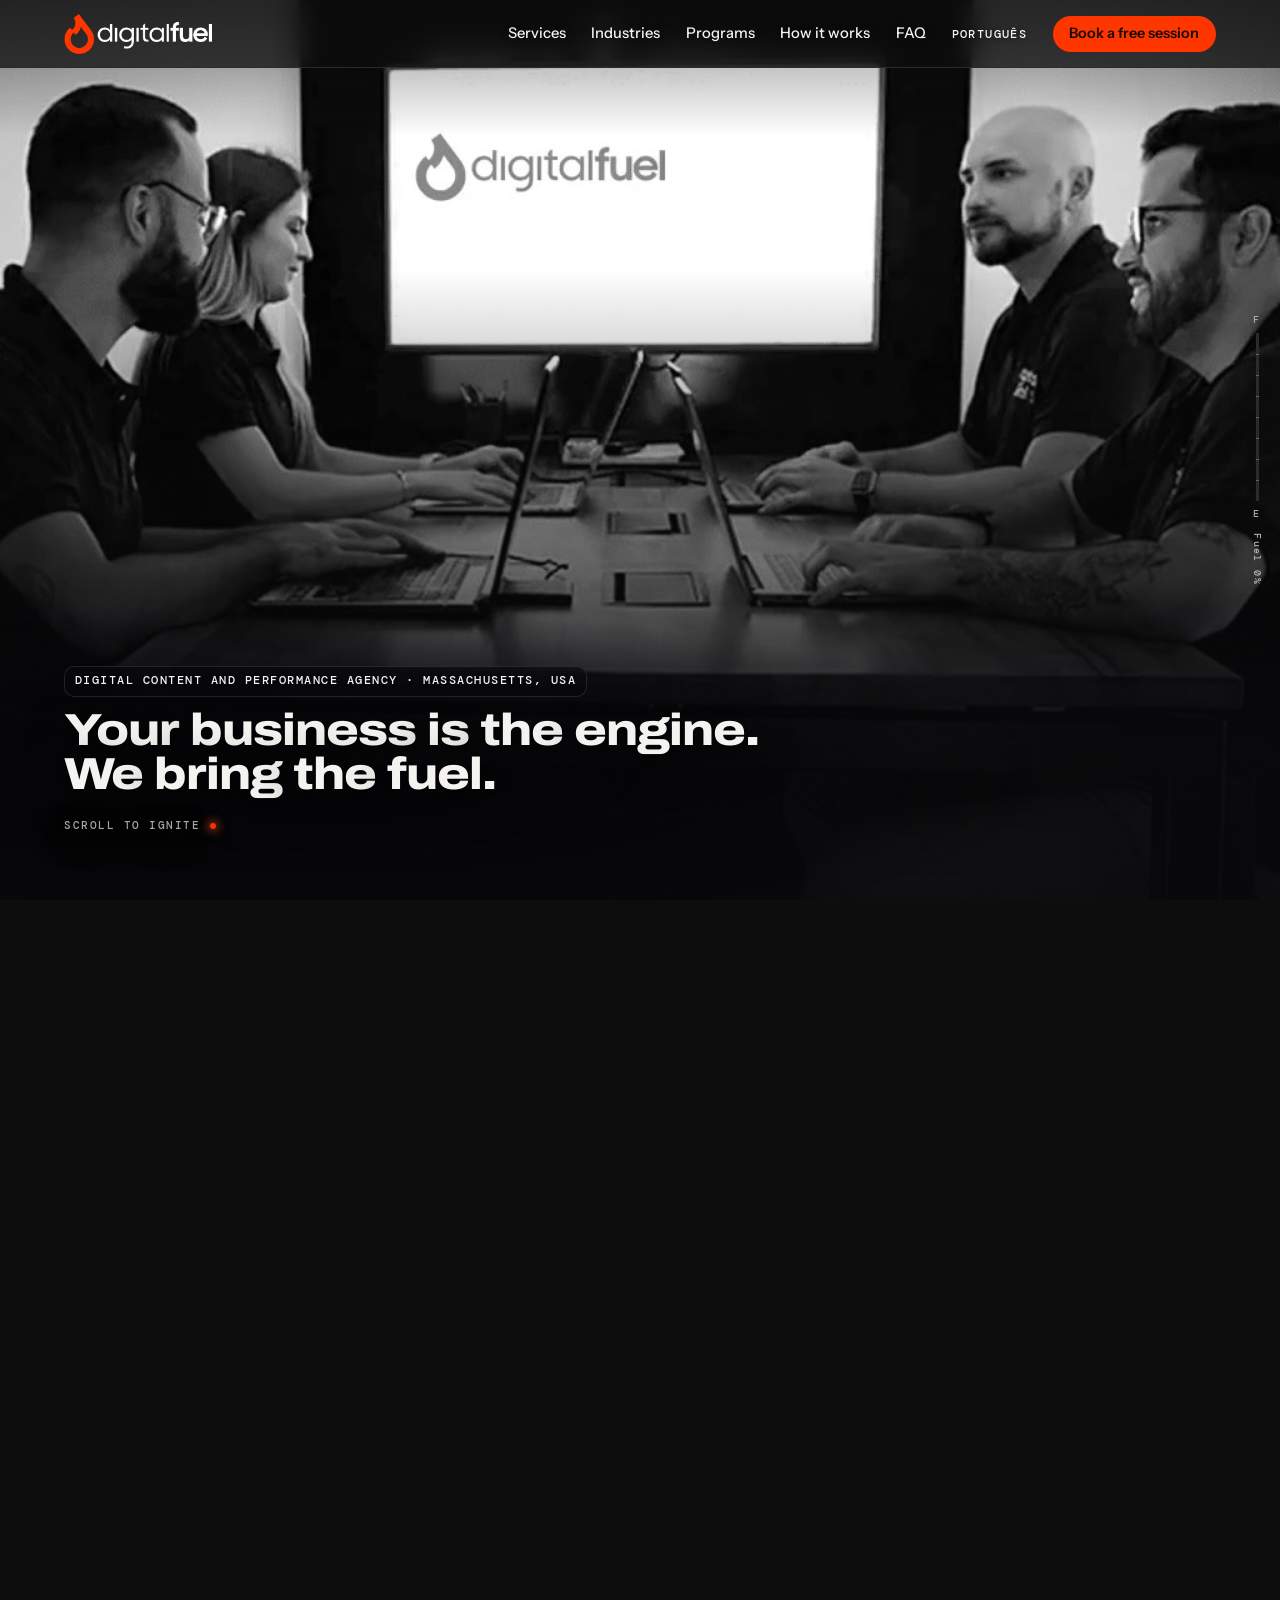
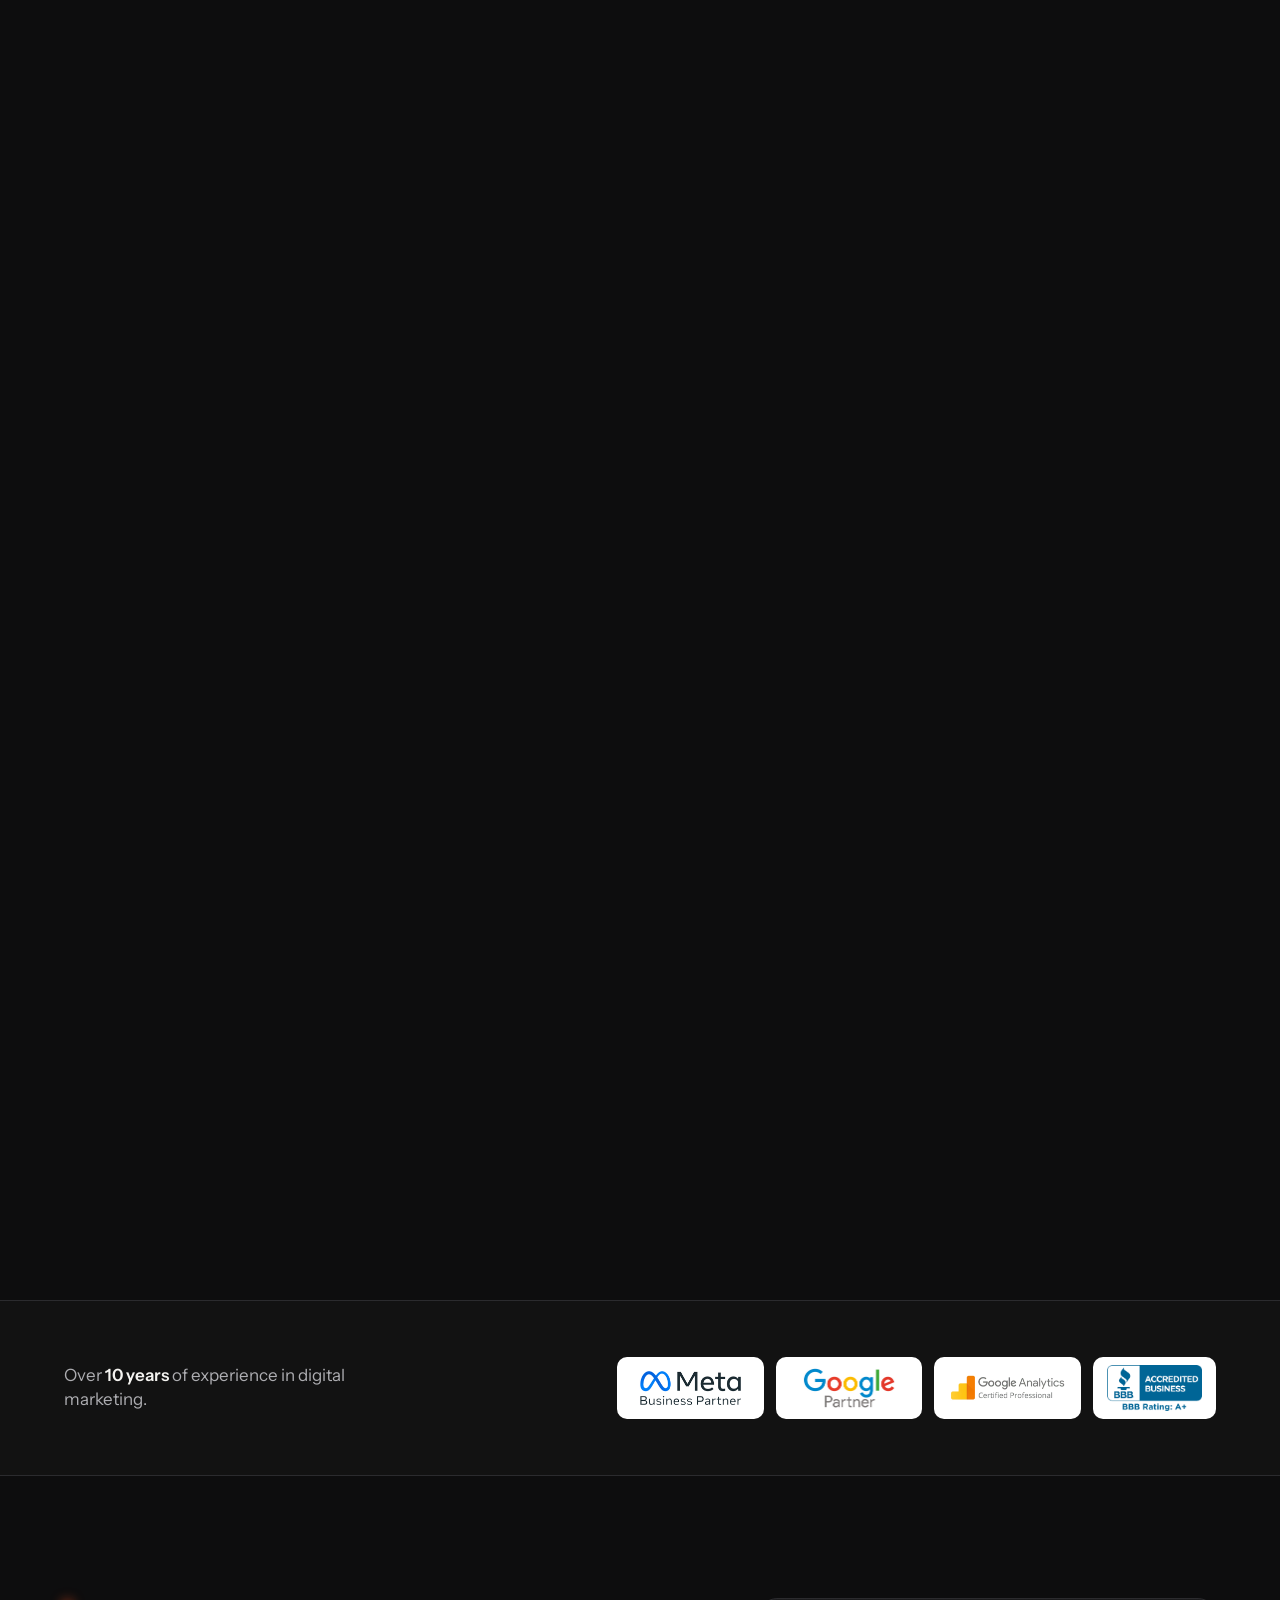
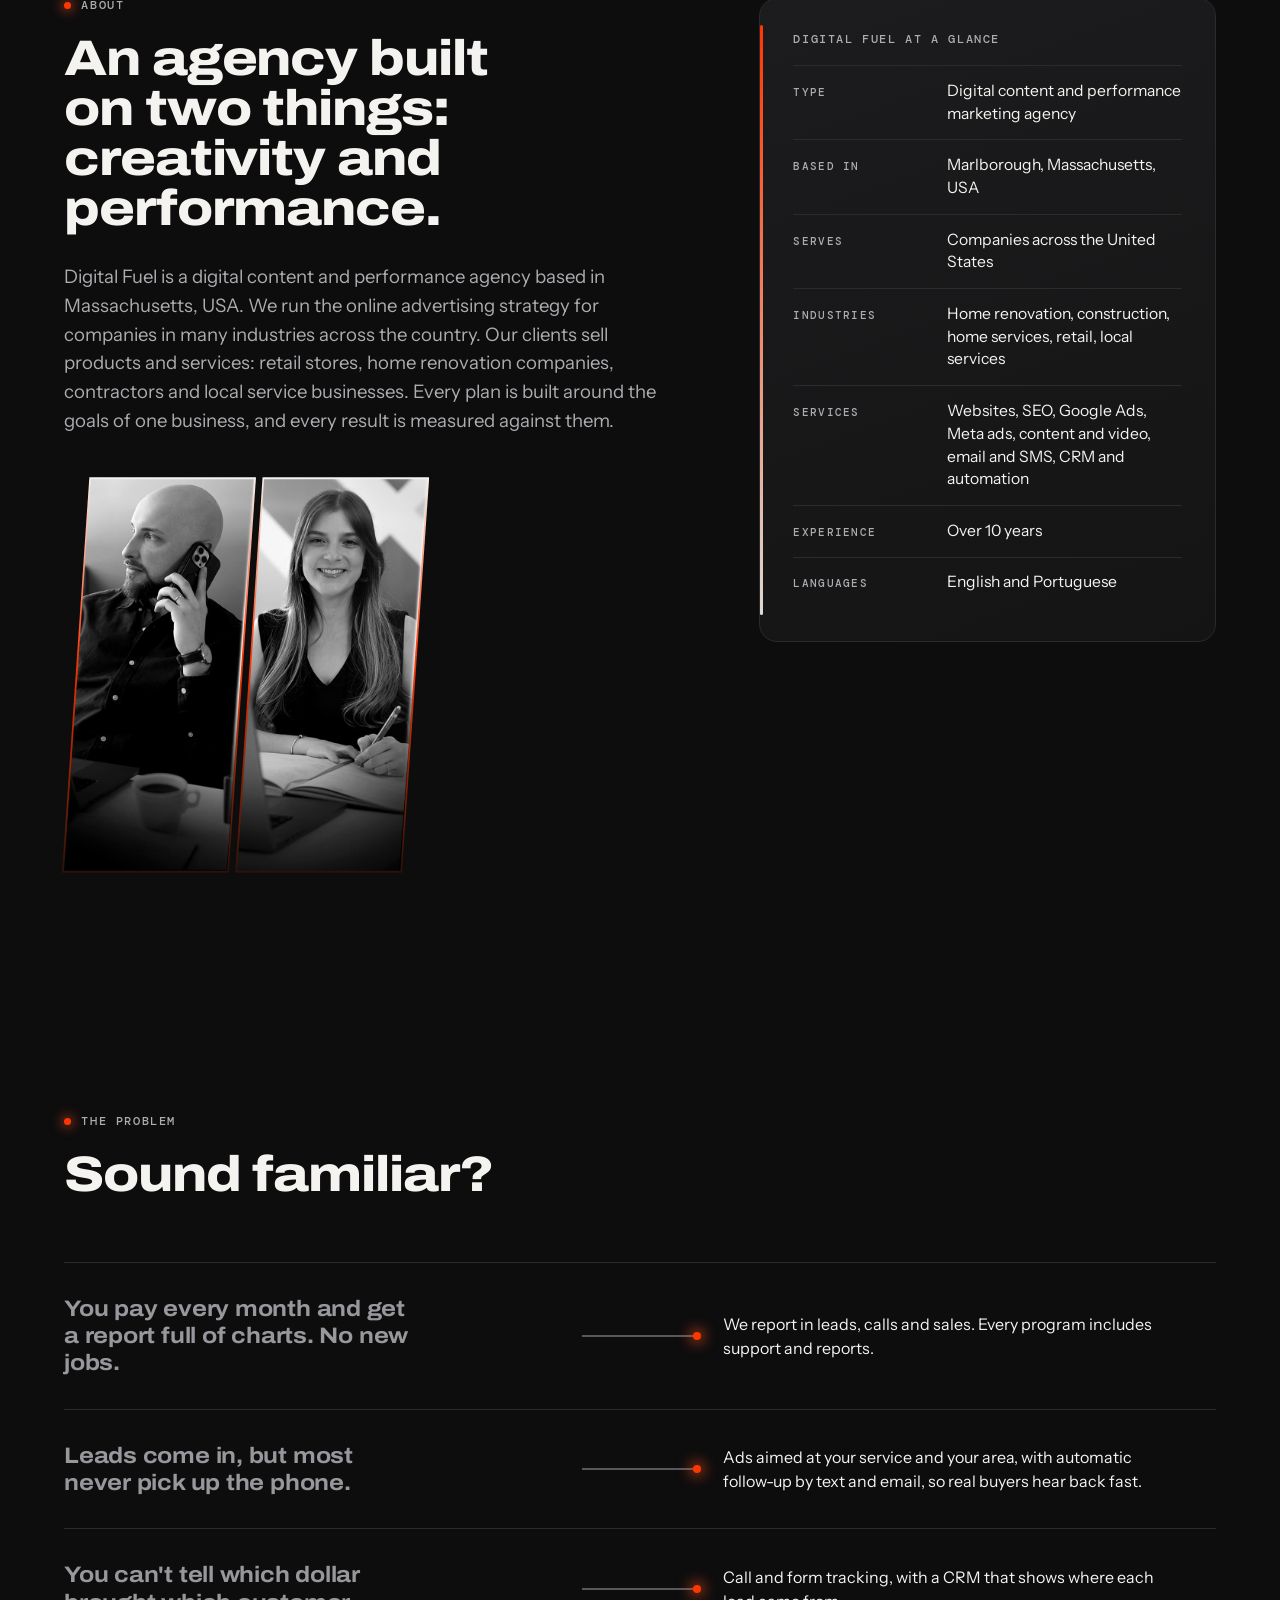
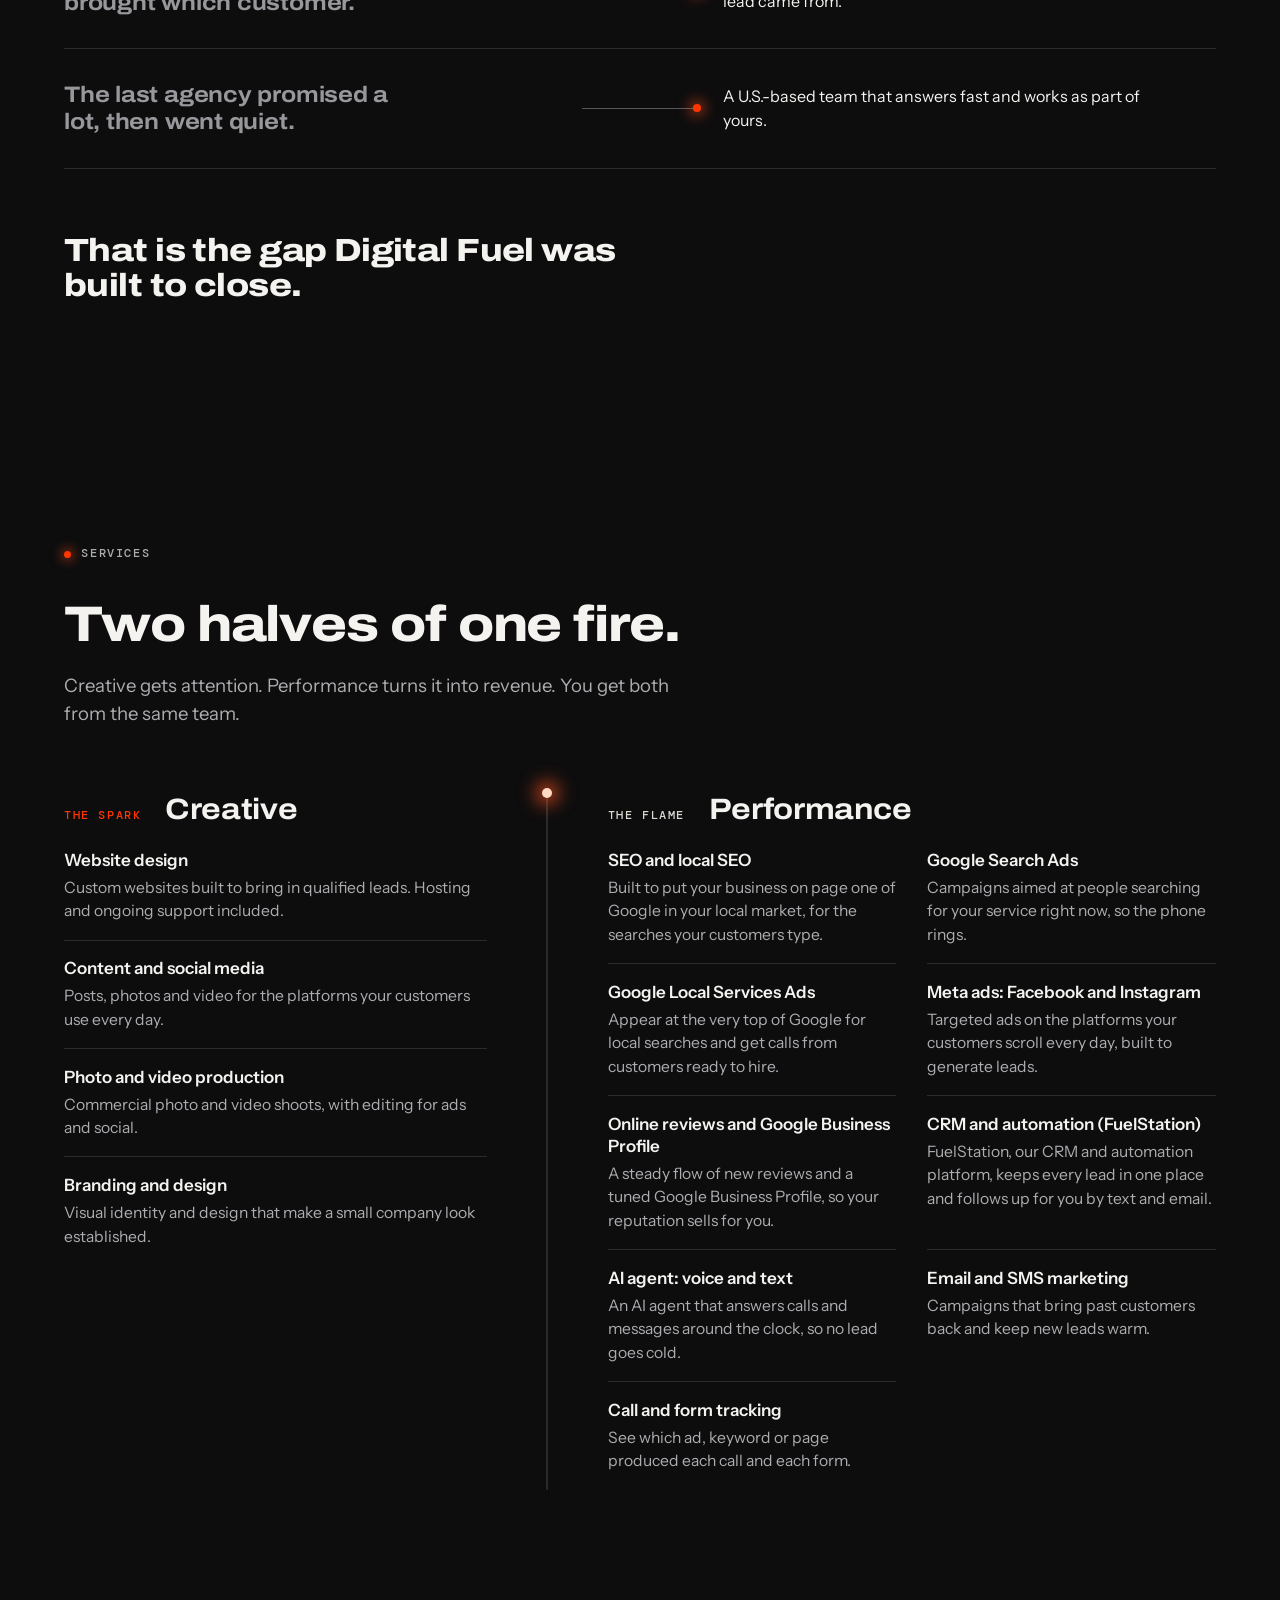
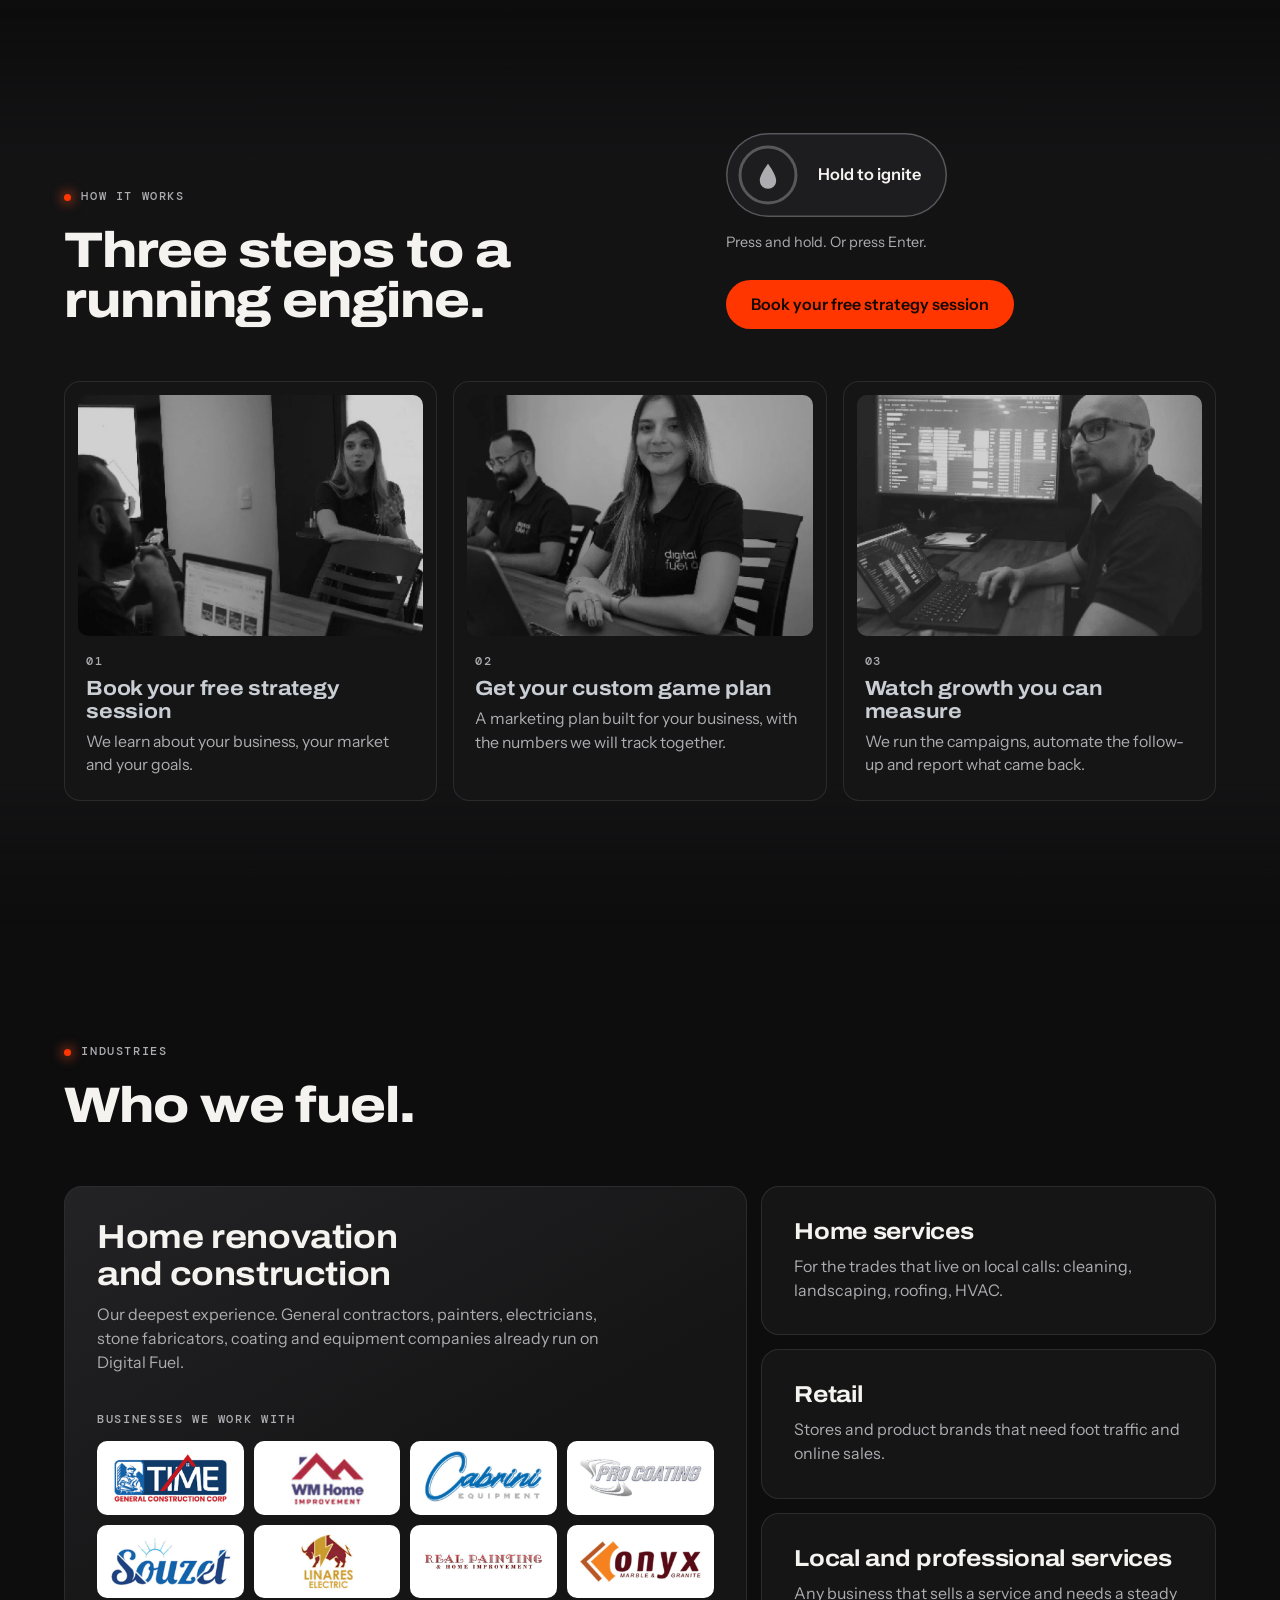
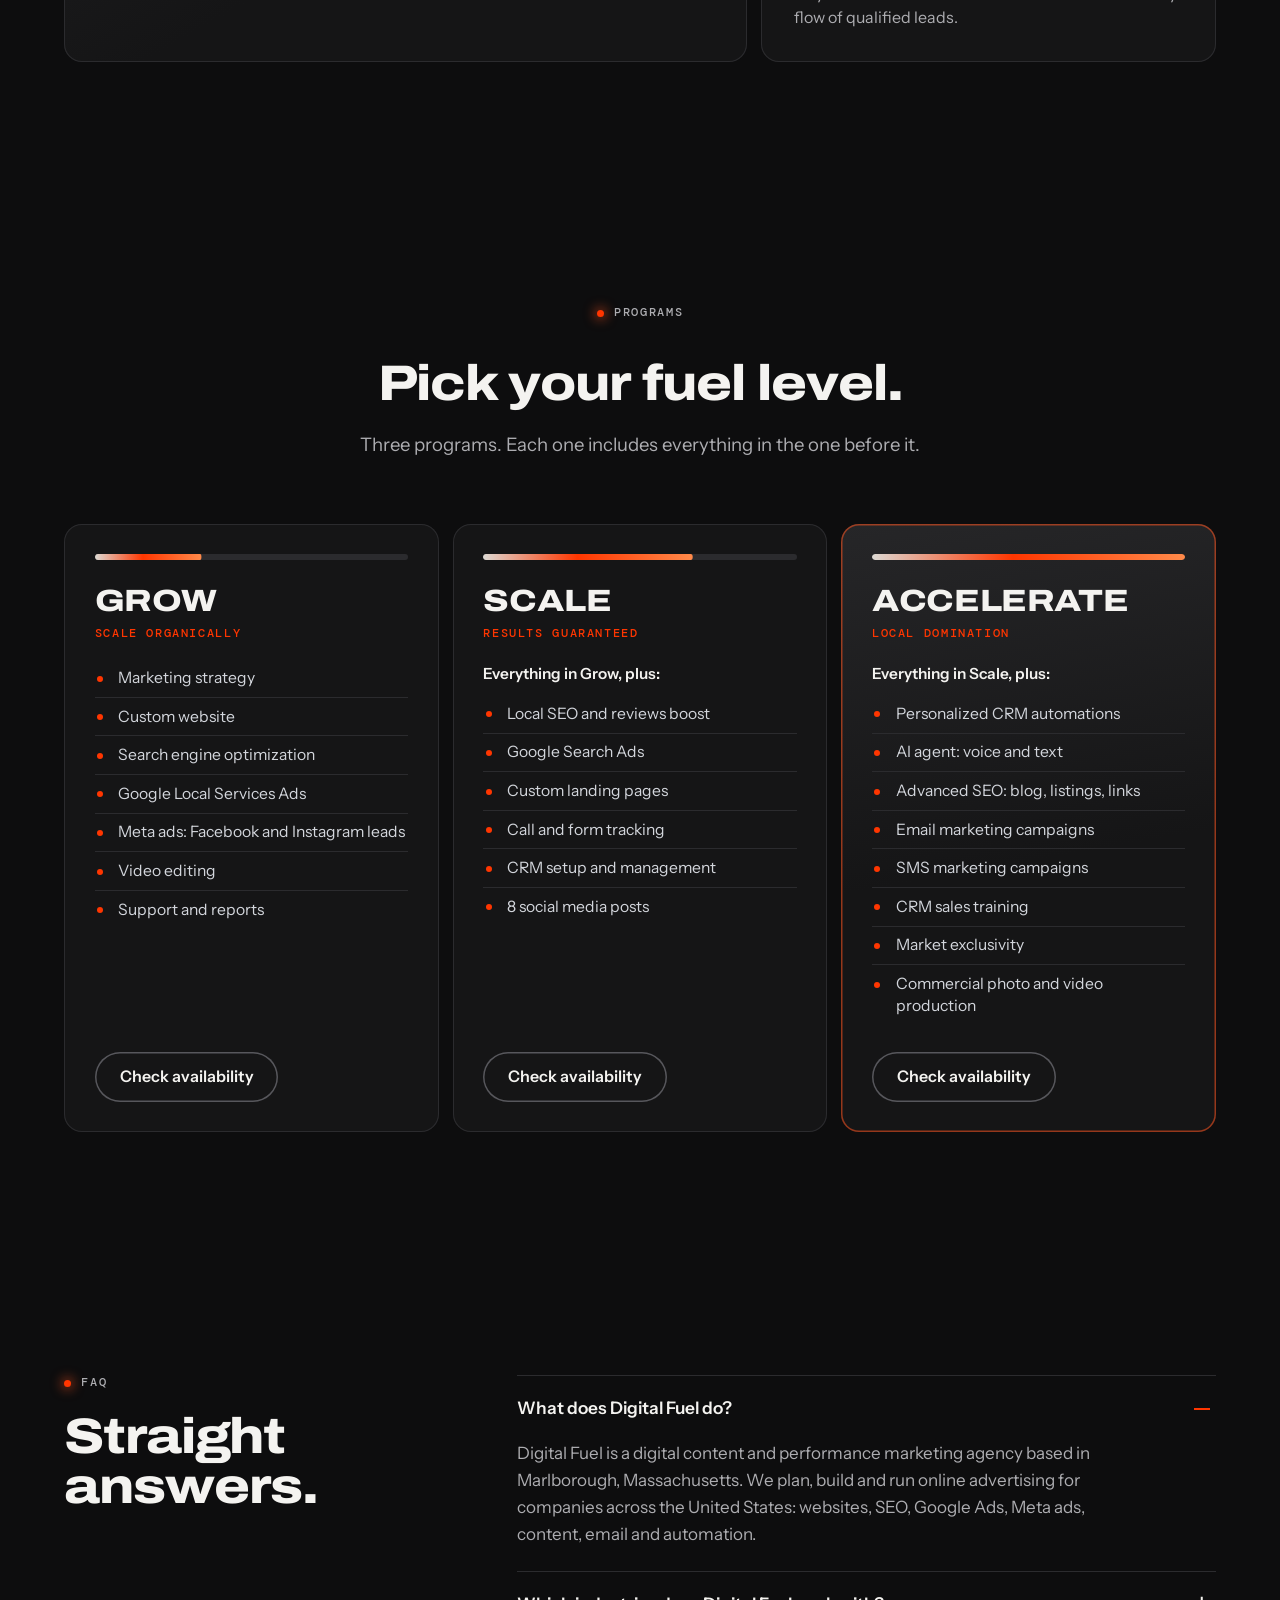
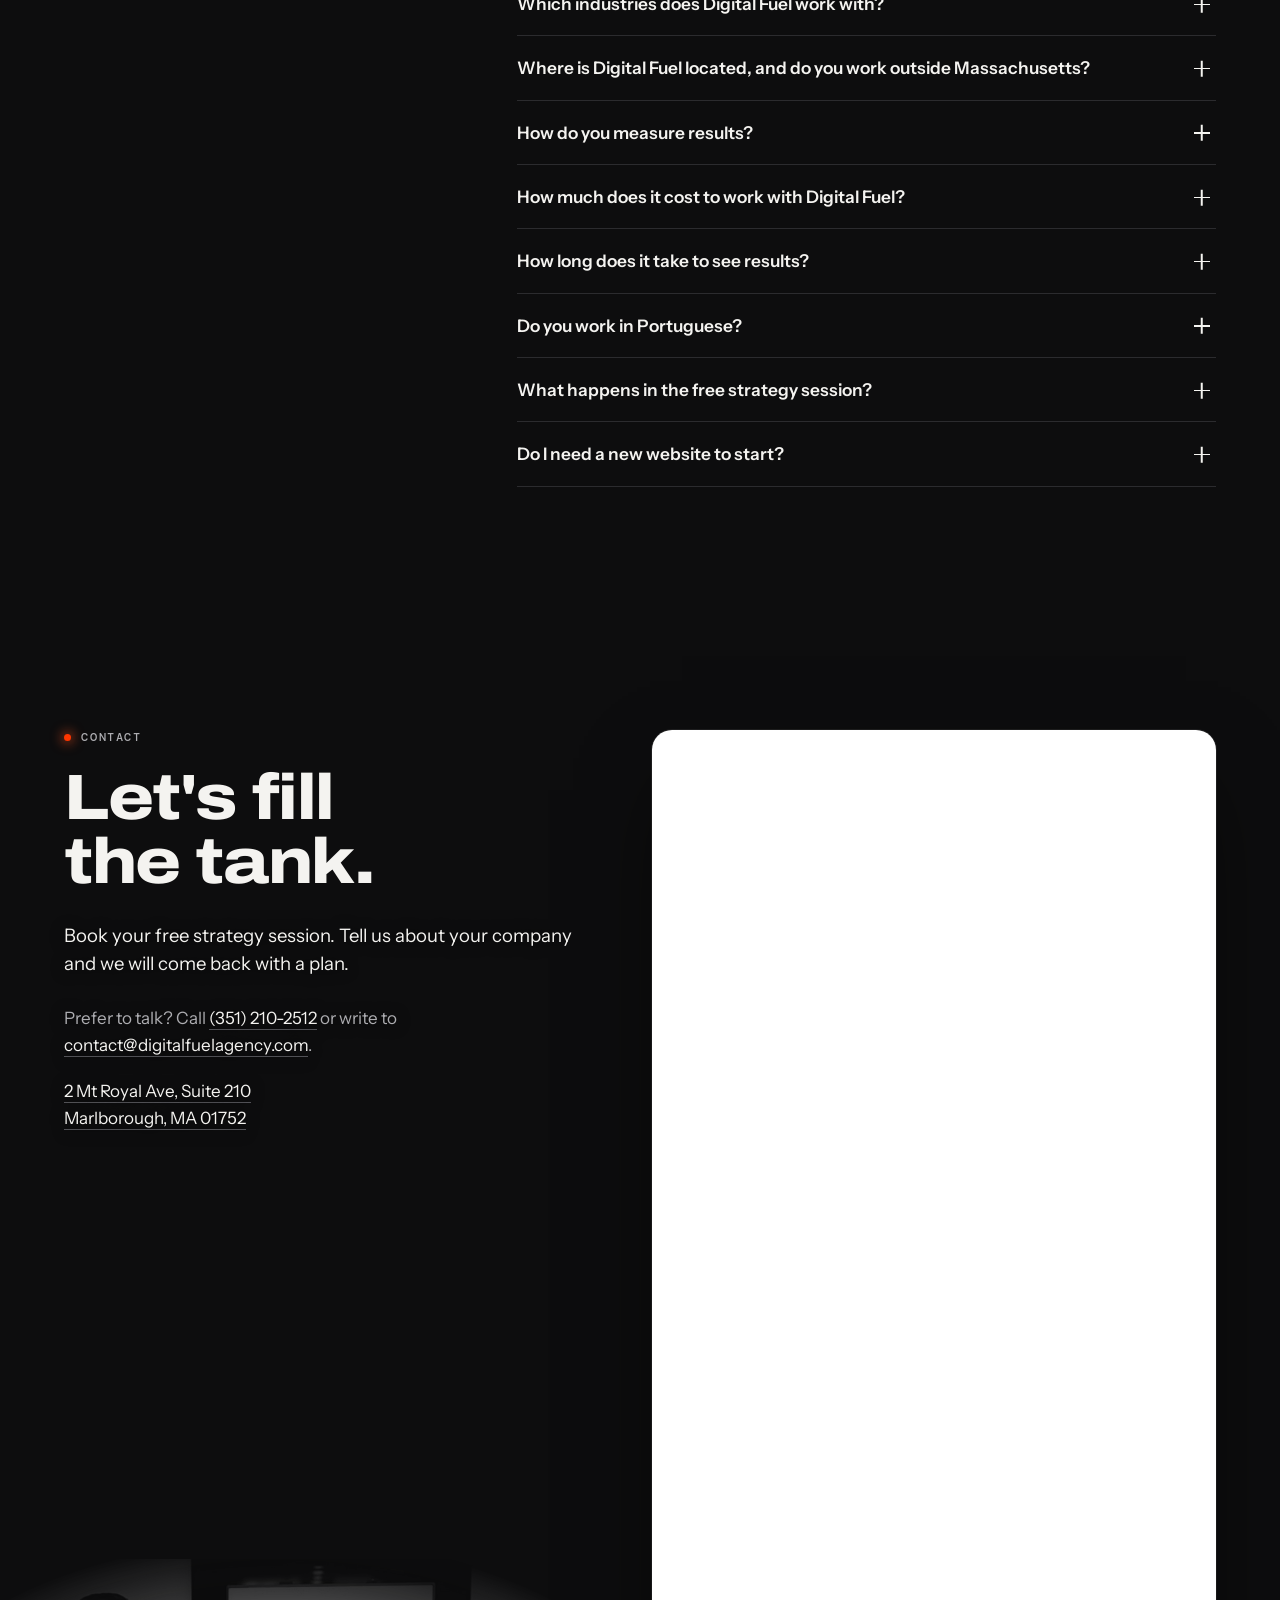
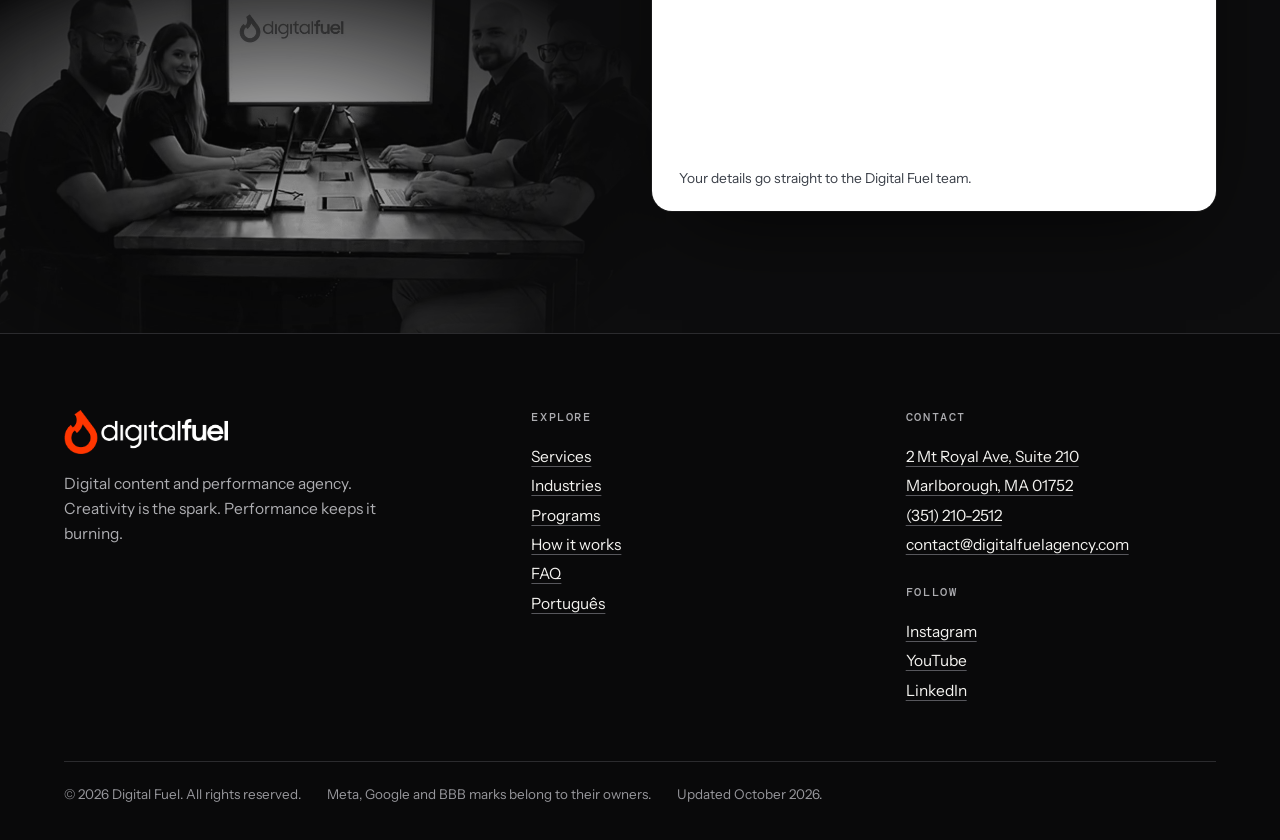
==== site/site-3/index.html @ 5de257e7 "Site da Digital Fuel: três versões, em inglês e português Site estático com SEO e arquivos para IAs " ====
<!doctype html>
<html lang="en" data-assets="../assets/">
<head>
<meta charset="utf-8">
<meta name="viewport" content="width=device-width, initial-scale=1">
<title>Digital Fuel | Digital Marketing Agency in Massachusetts</title>
<meta name="description" content="Digital content and performance agency in Marlborough, MA. Websites, SEO, Google and Meta ads, automation. Book a free strategy session.">
<meta name="robots" content="noindex, follow">
<meta name="theme-color" content="#0d0d0e">
<meta name="color-scheme" content="dark">
<meta name="geo.region" content="US-MA">
<meta name="geo.placename" content="Marlborough">
<!-- DEPLOY STEP: confirme o domínio do ar. canonical, hreflang, og:url, og:image, sitemap.xml, robots.txt e llms.txt usam https://digitalfuelagency.com -->
<link rel="canonical" href="https://digitalfuelagency.com/site-3/">
<link rel="alternate" hreflang="en" href="https://digitalfuelagency.com/site-3/">
<link rel="alternate" hreflang="pt-BR" href="https://digitalfuelagency.com/site-3/pt-br/">
<link rel="alternate" hreflang="x-default" href="https://digitalfuelagency.com/site-3/">
<meta property="og:type" content="website">
<meta property="og:site_name" content="Digital Fuel">
<meta property="og:title" content="Digital Fuel | Digital Marketing Agency in Massachusetts">
<meta property="og:description" content="Digital content and performance agency in Marlborough, MA. Websites, SEO, Google and Meta ads, automation. Book a free strategy session.">
<meta property="og:url" content="https://digitalfuelagency.com/site-3/">
<meta property="og:image" content="https://digitalfuelagency.com/assets/og-digital-fuel.jpg">
<meta property="og:image:width" content="1200">
<meta property="og:image:height" content="630">
<meta property="og:image:alt" content="A glowing drop of fuel in dark smoke, with the Digital Fuel logo">
<meta property="og:locale" content="en_US">
<meta property="og:locale:alternate" content="pt_BR">
<meta name="twitter:card" content="summary_large_image">
<meta name="twitter:title" content="Digital Fuel | Digital Marketing Agency in Massachusetts">
<meta name="twitter:description" content="Digital content and performance agency in Marlborough, MA. Websites, SEO, Google and Meta ads, automation. Book a free strategy session.">
<meta name="twitter:image" content="https://digitalfuelagency.com/assets/og-digital-fuel.jpg">
<link rel="icon" type="image/png" href="../assets/favicon.png">
<link rel="apple-touch-icon" href="../assets/apple-touch-icon.png">
<script>(function(){var d=document.documentElement,G=["(max-width: 720px)","(orientation: portrait) and (max-width: 1024px)","(orientation: portrait) and (pointer: coarse)","(orientation: landscape) and (pointer: coarse) and (max-height: 560px)","(prefers-reduced-motion: reduce)"],s=false,i;window.__GATES=G;for(i=0;i<G.length;i++){if(window.matchMedia(G[i]).matches){s=true;break}}d.className+=" js "+(s?"static":"scrub")})()</script>
<link rel="preload" as="image" href="../assets/team-film-poster.jpg" fetchpriority="high">
<link rel="preconnect" href="https://fonts.googleapis.com">
<link rel="preconnect" href="https://fonts.gstatic.com" crossorigin>
<link rel="stylesheet" href="https://fonts.googleapis.com/css2?family=Archivo:wdth,wght@112..125,700..800&amp;family=DM+Mono:wght@400;500&amp;family=Instrument+Sans:wght@400;500;600&amp;display=swap">
<link rel="stylesheet" href="../assets/site.css">
<link rel="stylesheet" href="../assets/site3.css">
<script type="application/ld+json">{"@context":"https://schema.org","@graph":[{"@type":["ProfessionalService","LocalBusiness"],"@id":"https://digitalfuelagency.com/#organization","name":"Digital Fuel","alternateName":"Digital Fuel Agency","url":"https://digitalfuelagency.com/","logo":"https://digitalfuelagency.com/assets/logo-digital-fuel.png","image":"https://digitalfuelagency.com/assets/og-digital-fuel.jpg","description":"Digital Fuel is a digital content and performance marketing agency based in Marlborough, Massachusetts. It plans, builds and runs online advertising for companies across the United States, with its deepest experience in home renovation and construction.","slogan":"Creativity is the spark. Performance keeps it burning.","telephone":"+1-351-210-2512","email":"contact@digitalfuelagency.com","address":{"@type":"PostalAddress","streetAddress":"2 Mt Royal Ave, Suite 210","addressLocality":"Marlborough","addressRegion":"MA","postalCode":"01752","addressCountry":"US"},"hasMap":"https://maps.app.goo.gl/HQXtMH3MMT9xS4z59","areaServed":{"@type":"Country","name":"United States"},"knowsLanguage":["en","pt-BR"],"knowsAbout":["Digital marketing","Performance marketing","Lead generation","Search engine optimization","Local SEO","Google Ads","Google Local Services Ads","Meta ads","Web design","Content marketing","Marketing automation","CRM","Home renovation marketing","Construction marketing"],"sameAs":["https://www.instagram.com/digitalfuelagency/","https://www.youtube.com/@digitalfuelagency","https://www.linkedin.com/company/digital-fuel-agency"],"hasOfferCatalog":{"@type":"OfferCatalog","name":"Digital marketing services","itemListElement":[{"@type":"Offer","itemOffered":{"@type":"Service","name":"Website design","description":"Custom websites built to bring in qualified leads. Hosting and ongoing support included.","provider":{"@id":"https://digitalfuelagency.com/#organization"},"areaServed":{"@type":"Country","name":"United States"}}},{"@type":"Offer","itemOffered":{"@type":"Service","name":"Content and social media","description":"Posts, photos and video for the platforms your customers use every day.","provider":{"@id":"https://digitalfuelagency.com/#organization"},"areaServed":{"@type":"Country","name":"United States"}}},{"@type":"Offer","itemOffered":{"@type":"Service","name":"Photo and video production","description":"Commercial photo and video shoots, with editing for ads and social.","provider":{"@id":"https://digitalfuelagency.com/#organization"},"areaServed":{"@type":"Country","name":"United States"}}},{"@type":"Offer","itemOffered":{"@type":"Service","name":"Branding and design","description":"Visual identity and design that make a small company look established.","provider":{"@id":"https://digitalfuelagency.com/#organization"},"areaServed":{"@type":"Country","name":"United States"}}},{"@type":"Offer","itemOffered":{"@type":"Service","name":"SEO and local SEO","description":"Built to put your business on page one of Google in your local market, for the searches your customers type.","provider":{"@id":"https://digitalfuelagency.com/#organization"},"areaServed":{"@type":"Country","name":"United States"}}},{"@type":"Offer","itemOffered":{"@type":"Service","name":"Google Search Ads","description":"Campaigns aimed at people searching for your service right now, so the phone rings.","provider":{"@id":"https://digitalfuelagency.com/#organization"},"areaServed":{"@type":"Country","name":"United States"}}},{"@type":"Offer","itemOffered":{"@type":"Service","name":"Google Local Services Ads","description":"Appear at the very top of Google for local searches and get calls from customers ready to hire.","provider":{"@id":"https://digitalfuelagency.com/#organization"},"areaServed":{"@type":"Country","name":"United States"}}},{"@type":"Offer","itemOffered":{"@type":"Service","name":"Meta ads: Facebook and Instagram","description":"Targeted ads on the platforms your customers scroll every day, built to generate leads.","provider":{"@id":"https://digitalfuelagency.com/#organization"},"areaServed":{"@type":"Country","name":"United States"}}},{"@type":"Offer","itemOffered":{"@type":"Service","name":"Online reviews and Google Business Profile","description":"A steady flow of new reviews and a tuned Google Business Profile, so your reputation sells for you.","provider":{"@id":"https://digitalfuelagency.com/#organization"},"areaServed":{"@type":"Country","name":"United States"}}},{"@type":"Offer","itemOffered":{"@type":"Service","name":"CRM and automation (FuelStation)","description":"FuelStation, our CRM and automation platform, keeps every lead in one place and follows up for you by text and email.","provider":{"@id":"https://digitalfuelagency.com/#organization"},"areaServed":{"@type":"Country","name":"United States"}}},{"@type":"Offer","itemOffered":{"@type":"Service","name":"AI agent: voice and text","description":"An AI agent that answers calls and messages around the clock, so no lead goes cold.","provider":{"@id":"https://digitalfuelagency.com/#organization"},"areaServed":{"@type":"Country","name":"United States"}}},{"@type":"Offer","itemOffered":{"@type":"Service","name":"Email and SMS marketing","description":"Campaigns that bring past customers back and keep new leads warm.","provider":{"@id":"https://digitalfuelagency.com/#organization"},"areaServed":{"@type":"Country","name":"United States"}}},{"@type":"Offer","itemOffered":{"@type":"Service","name":"Call and form tracking","description":"See which ad, keyword or page produced each call and each form.","provider":{"@id":"https://digitalfuelagency.com/#organization"},"areaServed":{"@type":"Country","name":"United States"}}}]}},{"@type":"WebSite","@id":"https://digitalfuelagency.com/#website","url":"https://digitalfuelagency.com/","name":"Digital Fuel","inLanguage":["en","pt-BR"],"publisher":{"@id":"https://digitalfuelagency.com/#organization"}},{"@type":"WebPage","@id":"https://digitalfuelagency.com/site-3/#webpage","url":"https://digitalfuelagency.com/site-3/","name":"Digital Fuel | Digital Marketing Agency in Massachusetts","description":"Digital content and performance agency in Marlborough, MA. Websites, SEO, Google and Meta ads, automation. Book a free strategy session.","inLanguage":"en","isPartOf":{"@id":"https://digitalfuelagency.com/#website"},"about":{"@id":"https://digitalfuelagency.com/#organization"},"dateModified":"2026-10-12","primaryImageOfPage":{"@type":"ImageObject","url":"https://digitalfuelagency.com/assets/og-digital-fuel.jpg","width":1200,"height":630}},{"@type":"FAQPage","@id":"https://digitalfuelagency.com/site-3/#faq","inLanguage":"en","isPartOf":{"@id":"https://digitalfuelagency.com/site-3/#webpage"},"mainEntity":[{"@type":"Question","name":"What does Digital Fuel do?","acceptedAnswer":{"@type":"Answer","text":"Digital Fuel is a digital content and performance marketing agency based in Marlborough, Massachusetts. We plan, build and run online advertising for companies across the United States: websites, SEO, Google Ads, Meta ads, content, email and automation."}},{"@type":"Question","name":"Which industries does Digital Fuel work with?","acceptedAnswer":{"@type":"Answer","text":"We work with companies that sell products and services, and our deepest experience is in home renovation and construction. Our clients include general contractors, painters, electricians, stone fabricators and retailers."}},{"@type":"Question","name":"Where is Digital Fuel located, and do you work outside Massachusetts?","acceptedAnswer":{"@type":"Answer","text":"Our office is at 2 Mt Royal Ave, Suite 210, Marlborough, MA 01752. We work with clients in every part of the United States."}},{"@type":"Question","name":"How do you measure results?","acceptedAnswer":{"@type":"Answer","text":"We measure results in leads, calls and sales. Every program includes support and reports, and the Scale and Accelerate programs add call and form tracking with a CRM, so you can see where each lead came from."}},{"@type":"Question","name":"How much does it cost to work with Digital Fuel?","acceptedAnswer":{"@type":"Answer","text":"The price depends on the program you choose (Grow, Scale or Accelerate) and on your market. You get the exact number in your free strategy session, before you commit to anything."}},{"@type":"Question","name":"How long does it take to see results?","acceptedAnswer":{"@type":"Answer","text":"Google Ads and Local Services Ads can start bringing calls within days of launch. SEO takes longer, usually a few months, and keeps working after that."}},{"@type":"Question","name":"Do you work in Portuguese?","acceptedAnswer":{"@type":"Answer","text":"Yes. Our team works in English and Portuguese, and this site is available in both languages."}},{"@type":"Question","name":"What happens in the free strategy session?","acceptedAnswer":{"@type":"Answer","text":"We learn about your business, your market and your goals, then show you a plan built for your company. The session is free and you decide what happens next."}},{"@type":"Question","name":"Do I need a new website to start?","acceptedAnswer":{"@type":"Answer","text":"Every program includes a custom website built to generate leads, with hosting and ongoing support."}}]}]}</script>
</head>
<body>
<a class="skip" href="#main">Skip to content</a>
<div class="ambient" aria-hidden="true"></div>
<div class="gauge" aria-hidden="true"><span class="gauge__f">F</span><span class="gauge__track"><i class="gauge__fill"></i></span><span class="gauge__e">E</span><span class="gauge__read" data-label="Fuel">Fuel 0%</span></div>

<header class="nav">
  <a class="nav__brand" href="./" aria-label="Digital Fuel, home"><img src="../assets/logo-digital-fuel.png" alt="Digital Fuel" width="470" height="127"></a>
  <nav class="nav__links" id="nav-links" aria-label="Primary">
    <a href="#services">Services</a>
    <a href="#industries">Industries</a>
    <a href="#programs">Programs</a>
    <a href="#how">How it works</a>
    <a href="#faq">FAQ</a>
    <a class="nav__alt" href="pt-br/" hreflang="pt-BR" lang="pt-BR">Português</a>
  </nav>
  <a class="nav__lang" href="pt-br/" hreflang="pt-BR" lang="pt-BR" data-short="PT">Português</a>
  <a class="btn btn--sm" href="#contact" data-short="Free session">Book a free session</a>
  <button class="nav__toggle" type="button" aria-expanded="false" aria-controls="nav-links" aria-label="Menu"><span></span><span></span></button>
</header>

<main id="main" tabindex="-1">

  <section class="hero hero--film" id="top" aria-label="Introduction">
    <div class="stage">
      <div class="poster" role="img" aria-label="Four members of the Digital Fuel team working on laptops around a meeting table"></div>
      <video class="scene" data-src="team-film.mp4" data-poster="team-film-poster.jpg" preload="none" muted playsinline disablepictureinpicture aria-hidden="true" tabindex="-1"></video>
      <div class="scrim" aria-hidden="true"></div>
      <div class="bands">
        <div class="band band--1" data-a="0" data-b="0.24" data-fx="drift">
          <h1><span class="kicker chip">Digital content and performance agency · Massachusetts, USA</span> <span class="display split">Your business is the engine. We bring the fuel.</span></h1>
          <p class="cue" aria-hidden="true">Scroll to ignite</p>
        </div>
        <div class="band band--2" data-a="0.26" data-b="0.49" data-fx="drift">
          <p class="display split">First, the spark.</p>
          <p class="band__sub">Creative work people stop for. Websites, content, video and ads.</p>
        </div>
        <div class="band band--3" data-a="0.51" data-b="0.74" data-fx="rise">
          <p class="display split">Then, the steady flame.</p>
          <p class="band__sub">Performance you can count. Calls, forms and booked jobs.</p>
        </div>
        <div class="band band--4" data-a="0.76" data-b="1" data-fx="rise">
          <p class="display split">Creativity and performance, in one team.</p>
          <p class="band__sub">Digital Fuel plans, builds and runs your online advertising, then shows you what every dollar brought back.</p>
          <p class="band__cta"><a class="btn" href="#contact">Book your free strategy session</a> <a class="link" href="#how">See how it works</a></p>
        </div>
      </div>
    </div>
  </section>

  <section class="trust" aria-label="Experience and certifications">
    <div class="wrap trust__row" data-reveal>
      <p class="trust__stat">Over <b>10 years</b> of experience in digital marketing.</p>
      <ul class="badges">
        <li><img src="../assets/badges/meta-business-partner.jpg" alt="Meta Business Partner badge" width="474" height="184" loading="lazy" decoding="async"></li>
        <li><img src="../assets/badges/google-partner.jpg" alt="Google Partner badge" width="474" height="184" loading="lazy" decoding="async"></li>
        <li><img src="../assets/badges/google-analytics-certified.jpg" alt="Google Analytics Certified Professional badge" width="474" height="184" loading="lazy" decoding="async"></li>
        <li><img src="../assets/badges/bbb-accredited-a-plus.png" alt="BBB Accredited Business, A+ rating" width="500" height="242" loading="lazy" decoding="async"></li>
      </ul>
    </div>
  </section>

  <section class="sec about about--duo" id="about">
    <div class="wrap about__grid">
      <div data-reveal>
        <p class="eyebrow mono">About</p>
        <h2>An agency built on two things: creativity and performance.</h2>
        <p class="lede">Digital Fuel is a digital content and performance agency based in Massachusetts, USA. We run the online advertising strategy for companies in many industries across the country. Our clients sell products and services: retail stores, home renovation companies, contractors and local service businesses. Every plan is built around the goals of one business, and every result is measured against them.</p>
        <figure class="duo"><span class="portrait"><img src="../assets/team-call-bw.jpg" alt="A Digital Fuel team member on a phone call" width="497" height="1024" loading="lazy" decoding="async"></span><span class="portrait"><img src="../assets/team-plan-bw.jpg" alt="A Digital Fuel team member smiling and writing notes" width="497" height="1024" loading="lazy" decoding="async"></span></figure>
      </div>
      <aside class="spec" aria-labelledby="spec-title" data-reveal>
        <h3 id="spec-title">Digital Fuel at a glance</h3>
        <dl>
          <div><dt>Type</dt><dd>Digital content and performance marketing agency</dd></div>
          <div><dt>Based in</dt><dd>Marlborough, Massachusetts, USA</dd></div>
          <div><dt>Serves</dt><dd>Companies across the United States</dd></div>
          <div><dt>Industries</dt><dd>Home renovation, construction, home services, retail, local services</dd></div>
          <div><dt>Services</dt><dd>Websites, SEO, Google Ads, Meta ads, content and video, email and SMS, CRM and automation</dd></div>
          <div><dt>Experience</dt><dd>Over 10 years</dd></div>
          <div><dt>Languages</dt><dd>English and Portuguese</dd></div>
        </dl>
      </aside>
    </div>
  </section>

  <section class="sec pains" id="why">
    <div class="wrap">
      <div data-reveal>
        <p class="eyebrow mono">The problem</p>
        <h2>Sound familiar?</h2>
      </div>
      <ol class="pairs">
        <li class="pair" data-reveal><p class="pain">You pay every month and get a report full of charts. No new jobs.</p><span class="pair__link" aria-hidden="true"></span><p class="fix">We report in leads, calls and sales. Every program includes support and reports.</p></li>
        <li class="pair" data-reveal><p class="pain">Leads come in, but most never pick up the phone.</p><span class="pair__link" aria-hidden="true"></span><p class="fix">Ads aimed at your service and your area, with automatic follow-up by text and email, so real buyers hear back fast.</p></li>
        <li class="pair" data-reveal><p class="pain">You can't tell which dollar brought which customer.</p><span class="pair__link" aria-hidden="true"></span><p class="fix">Call and form tracking, with a CRM that shows where each lead came from.</p></li>
        <li class="pair" data-reveal><p class="pain">The last agency promised a lot, then went quiet.</p><span class="pair__link" aria-hidden="true"></span><p class="fix">A U.S.-based team that answers fast and works as part of yours.</p></li>
      </ol>
      <div data-reveal><p class="closer">That is the gap Digital Fuel was built to close.</p></div>
    </div>
  </section>

  <section class="sec services services--team" id="services">
    <div class="wrap">
      <header class="sec__head" data-reveal>
        <p class="eyebrow mono">Services</p>
        <h2>Two halves of one fire.</h2>
        <p class="lede">Creative gets attention. Performance turns it into revenue. You get both from the same team.</p>
      </header>
      <div class="halves">
        <div class="half half--spark" data-reveal>
          <h3 class="half__title"><span class="mono">The spark</span> Creative</h3>
          <ul class="svc">
            <li><h4>Website design</h4><p>Custom websites built to bring in qualified leads. Hosting and ongoing support included.</p></li>
            <li><h4>Content and social media</h4><p>Posts, photos and video for the platforms your customers use every day.</p></li>
            <li><h4>Photo and video production</h4><p>Commercial photo and video shoots, with editing for ads and social.</p></li>
            <li><h4>Branding and design</h4><p>Visual identity and design that make a small company look established.</p></li>
          </ul>
        </div>
        <div class="fuse" aria-hidden="true"><i></i><b></b></div>
        <div class="half half--flame" data-reveal>
          <h3 class="half__title"><span class="mono">The flame</span> Performance</h3>
          <ul class="svc">
            <li><h4>SEO and local SEO</h4><p>Built to put your business on page one of Google in your local market, for the searches your customers type.</p></li>
            <li><h4>Google Search Ads</h4><p>Campaigns aimed at people searching for your service right now, so the phone rings.</p></li>
            <li><h4>Google Local Services Ads</h4><p>Appear at the very top of Google for local searches and get calls from customers ready to hire.</p></li>
            <li><h4>Meta ads: Facebook and Instagram</h4><p>Targeted ads on the platforms your customers scroll every day, built to generate leads.</p></li>
            <li><h4>Online reviews and Google Business Profile</h4><p>A steady flow of new reviews and a tuned Google Business Profile, so your reputation sells for you.</p></li>
            <li><h4>CRM and automation (FuelStation)</h4><p>FuelStation, our CRM and automation platform, keeps every lead in one place and follows up for you by text and email.</p></li>
            <li><h4>AI agent: voice and text</h4><p>An AI agent that answers calls and messages around the clock, so no lead goes cold.</p></li>
            <li><h4>Email and SMS marketing</h4><p>Campaigns that bring past customers back and keep new leads warm.</p></li>
            <li><h4>Call and form tracking</h4><p>See which ad, keyword or page produced each call and each form.</p></li>
          </ul>
        </div>
      </div>
    </div>
  </section>

  <section class="sec how how--team" id="how">
    <div class="wrap how__grid">
      <div class="how__intro" data-reveal>
        <div>
          <p class="eyebrow mono">How it works</p>
          <h2>Three steps to a running engine.</h2>
        </div>
        <div>
        <button class="ignite" type="button" aria-pressed="false" data-idle="Hold to ignite" data-done="Ignition on.">
          <span class="ignite__ring" aria-hidden="true"><svg viewBox="0 0 64 64"><circle class="trk" cx="32" cy="32" r="28"/><circle class="prg" cx="32" cy="32" r="28"/><path class="drop" d="M32 17c0 0-10 13-10 20.500a10 10 0 0 0 20 0C42 30 32 17 32 17z"/></svg></span>
          <span class="ignite__label">Hold to ignite</span>
        </button>
        <p class="ignite__hint">Press and hold. <span class="kbd">Or press Enter.</span></p>
        <p class="ignite__status vh" role="status" aria-live="polite"></p>
        <p class="how__cta"><a class="btn" href="#contact">Book your free strategy session</a></p>
        </div>
      </div>
      <ol class="steps steps--photo" data-reveal>
        <li class="step"><figure class="step__ph"><img src="../assets/team-step-1.jpg" alt="Two members of the Digital Fuel team in a strategy conversation" width="491" height="343" loading="lazy" decoding="async"></figure><span class="step__n mono">01</span><h3>Book your free strategy session</h3><p>We learn about your business, your market and your goals.</p></li>
        <li class="step"><figure class="step__ph"><img src="../assets/team-step-2.jpg" alt="A Digital Fuel team member smiling at a laptop during a planning session" width="491" height="343" loading="lazy" decoding="async"></figure><span class="step__n mono">02</span><h3>Get your custom game plan</h3><p>A marketing plan built for your business, with the numbers we will track together.</p></li>
        <li class="step"><figure class="step__ph"><img src="../assets/team-step-3.jpg" alt="A Digital Fuel team member reviewing campaign dashboards on two screens" width="491" height="343" loading="lazy" decoding="async"></figure><span class="step__n mono">03</span><h3>Watch growth you can measure</h3><p>We run the campaigns, automate the follow-up and report what came back.</p></li>
      </ol>
    </div>
  </section>

  <section class="sec industries" id="industries">
    <div class="wrap">
      <div data-reveal>
        <p class="eyebrow mono">Industries</p>
        <h2>Who we fuel.</h2>
      </div>
      <div class="bento" data-reveal>
        <article class="tile tile--feature">
          <h3>Home renovation and construction</h3>
          <p>Our deepest experience. General contractors, painters, electricians, stone fabricators, coating and equipment companies already run on Digital Fuel.</p>
          <span class="mono">Businesses we work with</span>
          <ul class="logos">
            <li><img src="../assets/clients/time-general-construction.jpg" alt="Time General Construction logo" width="422" height="198" loading="lazy" decoding="async"></li>
            <li><img src="../assets/clients/wm-home-improvement.jpg" alt="WM Home Improvement logo" width="422" height="198" loading="lazy" decoding="async"></li>
            <li><img src="../assets/clients/cabrini-equipment.jpg" alt="Cabrini Equipment logo" width="422" height="198" loading="lazy" decoding="async"></li>
            <li><img src="../assets/clients/pro-coating.jpg" alt="Pro Coating logo" width="422" height="198" loading="lazy" decoding="async"></li>
            <li><img src="../assets/clients/souzet.jpg" alt="Souzet logo" width="422" height="198" loading="lazy" decoding="async"></li>
            <li><img src="../assets/clients/linares-electric.jpg" alt="Linares Electric logo" width="422" height="198" loading="lazy" decoding="async"></li>
            <li><img src="../assets/clients/real-painting-home-improvement.jpg" alt="Real Painting &amp; Home Improvement logo" width="422" height="198" loading="lazy" decoding="async"></li>
            <li><img src="../assets/clients/onyx-marble-granite.jpg" alt="Onyx Marble &amp; Granite logo" width="422" height="198" loading="lazy" decoding="async"></li>
          </ul>
        </article>
        <article class="tile"><h3>Home services</h3><p>For the trades that live on local calls: cleaning, landscaping, roofing, HVAC.</p></article>
        <article class="tile"><h3>Retail</h3><p>Stores and product brands that need foot traffic and online sales.</p></article>
        <article class="tile"><h3>Local and professional services</h3><p>Any business that sells a service and needs a steady flow of qualified leads.</p></article>
      </div>
    </div>
  </section>

  <section class="sec programs" id="programs">
    <div class="wrap">
      <header class="sec__head" data-reveal>
        <p class="eyebrow mono">Programs</p>
        <h2>Pick your fuel level.</h2>
        <p class="lede">Three programs. Each one includes everything in the one before it.</p>
      </header>
      <div class="tiers" data-reveal>
        <article class="tier" style="--level:0.34">
          <div class="tank" aria-hidden="true"><i></i></div>
          <h3>GROW</h3>
          <p class="tier__tag mono">Scale organically</p>
          <ul>
            <li>Marketing strategy</li>
            <li>Custom website</li>
            <li>Search engine optimization</li>
            <li>Google Local Services Ads</li>
            <li>Meta ads: Facebook and Instagram leads</li>
            <li>Video editing</li>
            <li>Support and reports</li>
          </ul>
          <a class="btn btn--ghost" href="#contact">Check availability</a>
        </article>
        <article class="tier" style="--level:0.67">
          <div class="tank" aria-hidden="true"><i></i></div>
          <h3>SCALE</h3>
          <p class="tier__tag mono">Results guaranteed</p>
          <p class="tier__plus">Everything in Grow, plus:</p>
          <ul>
            <li>Local SEO and reviews boost</li>
            <li>Google Search Ads</li>
            <li>Custom landing pages</li>
            <li>Call and form tracking</li>
            <li>CRM setup and management</li>
            <li>8 social media posts</li>
          </ul>
          <a class="btn btn--ghost" href="#contact">Check availability</a>
        </article>
        <article class="tier tier--top" style="--level:1">
          <div class="tank" aria-hidden="true"><i></i></div>
          <h3>ACCELERATE</h3>
          <p class="tier__tag mono">Local domination</p>
          <p class="tier__plus">Everything in Scale, plus:</p>
          <ul>
            <li>Personalized CRM automations</li>
            <li>AI agent: voice and text</li>
            <li>Advanced SEO: blog, listings, links</li>
            <li>Email marketing campaigns</li>
            <li>SMS marketing campaigns</li>
            <li>CRM sales training</li>
            <li>Market exclusivity</li>
            <li>Commercial photo and video production</li>
          </ul>
          <a class="btn btn--ghost" href="#contact">Check availability</a>
        </article>
      </div>
    </div>
  </section>

  <section class="sec faq" id="faq">
    <div class="wrap faq__grid">
      <div data-reveal>
        <p class="eyebrow mono">FAQ</p>
        <h2>Straight answers.</h2>
      </div>
      <div class="faq__list" data-reveal>
        <details open><summary><h3>What does Digital Fuel do?</h3></summary><p>Digital Fuel is a digital content and performance marketing agency based in Marlborough, Massachusetts. We plan, build and run online advertising for companies across the United States: websites, SEO, Google Ads, Meta ads, content, email and automation.</p></details>
        <details><summary><h3>Which industries does Digital Fuel work with?</h3></summary><p>We work with companies that sell products and services, and our deepest experience is in home renovation and construction. Our clients include general contractors, painters, electricians, stone fabricators and retailers.</p></details>
        <details><summary><h3>Where is Digital Fuel located, and do you work outside Massachusetts?</h3></summary><p>Our office is at 2 Mt Royal Ave, Suite 210, Marlborough, MA 01752. We work with clients in every part of the United States.</p></details>
        <details><summary><h3>How do you measure results?</h3></summary><p>We measure results in leads, calls and sales. Every program includes support and reports, and the Scale and Accelerate programs add call and form tracking with a CRM, so you can see where each lead came from.</p></details>
        <details><summary><h3>How much does it cost to work with Digital Fuel?</h3></summary><p>The price depends on the program you choose (Grow, Scale or Accelerate) and on your market. You get the exact number in your free strategy session, before you commit to anything.</p></details>
        <details><summary><h3>How long does it take to see results?</h3></summary><p>Google Ads and Local Services Ads can start bringing calls within days of launch. SEO takes longer, usually a few months, and keeps working after that.</p></details>
        <details><summary><h3>Do you work in Portuguese?</h3></summary><p>Yes. Our team works in English and Portuguese, and this site is available in both languages.</p></details>
        <details><summary><h3>What happens in the free strategy session?</h3></summary><p>We learn about your business, your market and your goals, then show you a plan built for your company. The session is free and you decide what happens next.</p></details>
        <details><summary><h3>Do I need a new website to start?</h3></summary><p>Every program includes a custom website built to generate leads, with hosting and ongoing support.</p></details>
      </div>
    </div>
  </section>

  <section class="sec contact contact--film" id="contact">
    <div class="contact__bg" aria-hidden="true"></div>
    <div class="wrap contact__grid">
      <div data-reveal>
        <p class="eyebrow mono">Contact</p>
        <h2>Let's fill the tank.</h2>
        <p class="lede">Book your free strategy session. Tell us about your company and we will come back with a plan.</p>
        <p class="contact__alt">Prefer to talk? Call <a href="tel:+13512102512">(351) 210-2512</a> or write to <a href="mailto:contact@digitalfuelagency.com">contact@digitalfuelagency.com</a>.</p>
        <address><a href="https://maps.app.goo.gl/HQXtMH3MMT9xS4z59" rel="noopener">2 Mt Royal Ave, Suite 210<br>Marlborough, MA 01752</a></address>
      </div>
      <div class="formcard" data-reveal>
        <iframe src="https://api.leadconnectorhq.com/widget/form/wYbvUMNeKti78OZ1AfbY" id="inline-wYbvUMNeKti78OZ1AfbY" title="Free strategy session form" loading="lazy" data-layout="{'id':'INLINE'}" data-trigger-type="alwaysShow" data-trigger-value="" data-activation-type="alwaysActivated" data-activation-value="" data-deactivation-type="neverDeactivate" data-deactivation-value="" data-form-name="Lead Sales - Form" data-height="1010" data-layout-iframe-id="inline-wYbvUMNeKti78OZ1AfbY" data-form-id="wYbvUMNeKti78OZ1AfbY"></iframe>
        <p class="formcard__note">Your details go straight to the Digital Fuel team.</p>
      </div>
    </div>
  </section>

</main>

<footer class="foot">
  <div class="wrap">
    <div class="foot__grid">
      <div class="foot__brand">
        <img src="../assets/logo-digital-fuel.png" alt="Digital Fuel" width="470" height="127" loading="lazy" decoding="async">
        <p>Digital content and performance agency. Creativity is the spark. Performance keeps it burning.</p>
      </div>
      <nav aria-label="Footer">
        <h2>Explore</h2>
        <ul>
          <li><a href="#services">Services</a></li>
          <li><a href="#industries">Industries</a></li>
          <li><a href="#programs">Programs</a></li>
          <li><a href="#how">How it works</a></li>
          <li><a href="#faq">FAQ</a></li>
          <li><a href="pt-br/" hreflang="pt-BR" lang="pt-BR">Português</a></li>
        </ul>
      </nav>
      <div>
        <h2>Contact</h2>
        <address>
          <a href="https://maps.app.goo.gl/HQXtMH3MMT9xS4z59" rel="noopener">2 Mt Royal Ave, Suite 210<br>Marlborough, MA 01752</a><br>
          <a href="tel:+13512102512">(351) 210-2512</a><br>
          <a href="mailto:contact@digitalfuelagency.com">contact@digitalfuelagency.com</a>
        </address>
        <h2 style="margin-top:1.6rem">Follow</h2>
        <ul>
          <li><a href="https://www.instagram.com/digitalfuelagency/" rel="noopener me">Instagram</a></li>
          <li><a href="https://www.youtube.com/@digitalfuelagency" rel="noopener me">YouTube</a></li>
          <li><a href="https://www.linkedin.com/company/digital-fuel-agency" rel="noopener me">LinkedIn</a></li>
        </ul>
      </div>
    </div>
    <p class="foot__legal"><span>© 2026 Digital Fuel. All rights reserved.</span><span>Meta, Google and BBB marks belong to their owners.</span><time datetime="2026-10-12">Updated October 2026.</time></p>
  </div>
</footer>

<script src="../assets/site.js" defer></script>
</body>
</html>
---- site/assets/site.css ----
/* Digital Fuel. Tokens sampled from the hero plates: cold smoke grey, polished black floor, brand flame, blue flame base. */
:root{
  --canvas:#0f1114;
  --panel:#171a1f;
  --panel-2:#1f232a;
  --accent:#ff3600;
  --accent-hover:#ff5a2e;
  --accent-muted:rgba(255,84,32,.16);
  --flame-blue:#6fa8ff;
  --line:#2b3038;
  --line-strong:#4a515c;
  --text-secondary:#aab0ba;
  --text-primary:#f3f1ee;
  --on-accent:#160905;

  --ease:cubic-bezier(.22,.8,.2,1);
  --ease-io:cubic-bezier(.65,0,.35,1);
  --tshadow:0 1px 2px rgba(5,5,10,.95),0 3px 12px rgba(5,5,10,.78),0 10px 44px rgba(5,5,10,.8);
  --maxw:1180px;
  --pad:clamp(20px,5vw,72px);
  --display:'Archivo','Arial Narrow',system-ui,sans-serif;
  --text:'Instrument Sans',system-ui,-apple-system,'Segoe UI',sans-serif;
  --mono:'DM Mono',ui-monospace,'SFMono-Regular',Menlo,monospace;
}

*,*::before,*::after{box-sizing:border-box}
html{overflow-x:hidden;overflow-x:clip;scroll-behavior:smooth;-webkit-text-size-adjust:100%;text-size-adjust:100%}
body{margin:0;overflow-x:hidden;overflow-x:clip;background:var(--canvas);color:var(--text-primary);font:400 1.0625rem/1.6 var(--text);-webkit-font-smoothing:antialiased}
img,svg,canvas,iframe{display:block;max-width:100%}
h1,h2,h3,h4,p,ul,ol,dl,dd,figure,address{margin:0}
ul,ol{padding:0;list-style:none}
address{font-style:normal}
a{color:inherit}
[id]{scroll-margin-top:96px}
:focus-visible{outline:2px solid var(--accent);outline-offset:3px;border-radius:4px}
::selection{background:var(--accent);color:var(--on-accent)}

.vh{position:absolute;width:1px;height:1px;margin:-1px;padding:0;overflow:hidden;clip:rect(0 0 0 0);white-space:nowrap;border:0}
.skip{position:fixed;left:16px;top:-80px;z-index:100;padding:.7em 1em;border-radius:8px;background:var(--text-primary);color:var(--canvas);font-weight:600;text-decoration:none;transition:top .3s var(--ease)}
.skip:focus{top:16px}
.mono{font:500 .72rem/1.35 var(--mono);letter-spacing:.14em;text-transform:uppercase}

/* ---------- ambient layer: a slow drift behind everything ---------- */
.ambient{position:fixed;inset:0;z-index:0;pointer-events:none;overflow:hidden;
  background-image:url("data:image/svg+xml,%3Csvg xmlns='http://www.w3.org/2000/svg' width='220' height='220'%3E%3Cfilter id='n'%3E%3CfeTurbulence type='fractalNoise' baseFrequency='.9' numOctaves='2' stitchTiles='stitch'/%3E%3CfeColorMatrix values='0 0 0 0 1 0 0 0 0 1 0 0 0 0 1 0 0 0 .05 0'/%3E%3C/filter%3E%3Crect width='100%25' height='100%25' filter='url(%23n)'/%3E%3C/svg%3E")}
.ambient::before,.ambient::after{content:"";position:absolute;width:80vmax;height:80vmax;border-radius:50%;will-change:transform}
.ambient::before{left:-30vmax;top:-10vmax;background:radial-gradient(closest-side,rgba(111,168,255,.055),rgba(111,168,255,0));animation:driftA 74s -18s var(--ease-io) infinite alternate}
.ambient::after{right:-34vmax;bottom:-30vmax;background:radial-gradient(closest-side,rgba(255,84,32,.09),rgba(255,84,32,0));animation:driftB 88s -31s var(--ease-io) infinite alternate}
@keyframes driftA{to{transform:translate(22vmax,26vmax)}}
@keyframes driftB{to{transform:translate(-26vmax,-22vmax)}}
body.paused *,body.paused *::before,body.paused *::after{animation-play-state:paused !important}
main,footer{position:relative;z-index:1}

/* ---------- buttons ---------- */
.btn{position:relative;display:inline-flex;align-items:center;justify-content:center;gap:.6em;padding:1em 1.55em;border:0;border-radius:999px;background:var(--accent);color:var(--on-accent);font:600 1rem/1.1 var(--text);text-decoration:none;text-shadow:none;cursor:pointer;transition:background-color .35s var(--ease),transform .35s var(--ease)}
.btn::after{content:"";position:absolute;inset:-2px;border-radius:inherit;box-shadow:0 0 34px 4px rgba(255,84,32,.55);opacity:0;transition:opacity .45s var(--ease);pointer-events:none}
.btn:hover{background:var(--accent-hover);transform:translateY(-2px)}
.btn:hover::after{opacity:1}
.btn:active{transform:translateY(0)}
.btn--sm{padding:.72em 1.15em;font-size:.9rem}
.btn{text-align:center}
.btn--ghost{background:transparent;color:var(--text-primary);box-shadow:inset 0 0 0 1.5px var(--line-strong)}
.btn--ghost:hover{background:var(--accent);color:var(--on-accent)}
.link{color:var(--text-primary);font-weight:500;text-underline-offset:.3em;text-decoration-thickness:1px;text-decoration-color:var(--line-strong);transition:text-decoration-color .3s var(--ease)}
.link:hover{text-decoration-color:var(--accent)}
@media (pointer:coarse){.btn,.nav__lang{min-height:44px;display:inline-flex;align-items:center;justify-content:center}}

/* ---------- nav ---------- */
.nav{position:fixed;top:0;left:0;right:0;z-index:50;display:flex;align-items:center;gap:clamp(12px,2vw,28px);padding:14px var(--pad)}
.nav::before{content:"";position:absolute;inset:0;z-index:-1;background:rgba(15,17,20,.8);border-bottom:1px solid var(--line);-webkit-backdrop-filter:blur(14px);backdrop-filter:blur(14px);opacity:0;transition:opacity .5s var(--ease)}
.nav.is-solid::before{opacity:1}
.nav__brand{flex:none;display:block;line-height:0}
.nav__brand img{width:148px;height:auto}
.nav__links{display:flex;gap:clamp(14px,2vw,30px);margin-left:auto}
.nav__links a,.nav__lang{font-size:.92rem;font-weight:500;text-decoration:none;color:var(--text-primary);text-shadow:0 1px 8px rgba(5,5,10,.7);background:linear-gradient(var(--accent),var(--accent)) no-repeat 0 100%/0 1.5px;padding:.35em 0;transition:background-size .4s var(--ease)}
.nav__links a:hover,.nav__lang:hover{background-size:100% 1.5px}
.nav__lang{font-family:var(--mono);font-size:.74rem;letter-spacing:.12em;text-transform:uppercase}
.nav__toggle,.nav__alt{display:none}
@media (max-width:1040px){
  .nav__links{display:none}
  .nav__lang{margin-left:auto}
  .js .nav__toggle{position:relative;display:inline-flex;flex:none;width:44px;height:44px;margin-right:-10px;padding:0;border:0;border-radius:50%;background:transparent;color:var(--text-primary);cursor:pointer;-webkit-tap-highlight-color:transparent}
  .nav__toggle span{position:absolute;left:11px;right:11px;top:50%;height:1.5px;margin-top:-1px;background:currentColor;transition:transform .4s var(--ease)}
  .nav__toggle span:first-child{transform:translateY(-4px)}
  .nav__toggle span:last-child{transform:translateY(4px)}
  .nav.is-open .nav__toggle span:first-child{transform:rotate(45deg)}
  .nav.is-open .nav__toggle span:last-child{transform:rotate(-45deg)}
  .nav.is-open::before{opacity:1}
  .js .nav__links{position:absolute;left:0;right:0;top:100%;display:flex;flex-direction:column;gap:0;margin:0;padding:4px var(--pad) 16px;background:var(--canvas);border-bottom:1px solid var(--line);box-shadow:0 30px 60px rgba(0,0,0,.55);opacity:0;visibility:hidden;transform:translateY(-8px);transition:opacity .35s var(--ease),transform .35s var(--ease),visibility 0s .35s}
  .js .nav.is-open .nav__links{opacity:1;visibility:visible;transform:translateY(0);transition:opacity .35s var(--ease),transform .35s var(--ease),visibility 0s 0s}
  .js .nav__links a{display:block;padding:15px 0;border-top:1px solid var(--line);background:none;font-size:1.08rem;text-shadow:none}
  .js .nav__links a:first-child{border-top:0}
  .js .nav__links .nav__alt{display:block;color:var(--text-secondary)}
}
@media (max-width:480px){
  .nav{gap:8px}
  .nav__brand img{width:104px}
  .nav .btn--sm{font-size:0;padding:0 14px;min-height:44px;white-space:nowrap}
  .nav .btn--sm::before{content:attr(data-short);font-size:.84rem;line-height:1}
  .nav__lang{font-size:0;min-width:36px;min-height:44px;display:inline-flex;align-items:center;justify-content:center;padding:0}
  .nav__lang::before{content:attr(data-short);font-size:.74rem;letter-spacing:.12em}
}
@media (max-width:350px){.nav__lang{display:none}}

/* ---------- signature: the fuel gauge ---------- */
.gauge{position:fixed;right:18px;top:50%;z-index:40;display:flex;flex-direction:column;align-items:center;gap:8px;transform:translateY(-50%);color:var(--text-secondary);font:500 .62rem/1 var(--mono);letter-spacing:.14em;pointer-events:none}
.gauge__track{position:relative;display:block;width:3px;height:168px;border-radius:3px;background:var(--line);overflow:hidden}
.gauge__track::before{content:"";position:absolute;left:-4px;right:-4px;top:0;bottom:0;background:repeating-linear-gradient(to bottom,rgba(243,241,238,.28) 0 1px,transparent 1px 21px)}
.gauge__fill{position:absolute;inset:0;transform-origin:50% 100%;transform:scaleY(var(--fuel,0));background:linear-gradient(to top,var(--flame-blue),var(--accent) 38%,#ff8a4a);will-change:transform}
.gauge__read{writing-mode:vertical-rl;margin-top:6px;white-space:nowrap}
@media (max-width:1040px),(max-height:560px){
  .gauge{right:0;left:0;top:0;transform:none;display:block;height:3px}
  .gauge__f,.gauge__e,.gauge__read{display:none}
  .gauge__track{width:100%;height:3px;border-radius:0;background:transparent}
  .gauge__track::before{display:none}
  .gauge__fill{transform-origin:0 50%;transform:scaleX(var(--fuel,0));background:linear-gradient(to right,var(--flame-blue),var(--accent) 40%,#ff8a4a)}
}

/* ---------- hero: static by default (no JS, phones, reduced motion) ---------- */
.hero{position:relative}
.stage{position:relative;min-height:100vh;min-height:100svh;display:flex;align-items:center;overflow:hidden;background:var(--canvas)}
.poster{position:absolute;inset:0;background:url(hero-poster.jpg) 72% 30%/cover no-repeat}
.scene{display:none}
.scrim{position:absolute;inset:0;pointer-events:none;background:radial-gradient(ellipse 120% 90% at 50% 45%,rgba(10,10,18,0) 35%,rgba(10,10,18,.62) 100%)}
.bands{position:relative;z-index:3;display:flex;flex-direction:column;gap:clamp(14px,2.2vh,22px);width:min(100%,680px);padding:112px var(--pad) 9vh}
.band{position:relative;text-shadow:var(--tshadow)}
.band .btn{text-shadow:none}
.band::before{content:"";position:absolute;inset:-18% -30% -18% -40%;z-index:-1;pointer-events:none;opacity:calc(.25 + .75*var(--k,1));background:radial-gradient(ellipse 74% 62% at 42% 50%,rgba(5,5,10,.66) 0%,rgba(5,5,10,.44) 46%,rgba(5,5,10,0) 76%)}
.chip{display:inline-block;padding:.55em .85em;border-radius:10px;background:rgba(8,8,15,.55);border:1px solid rgba(96,96,126,.3);-webkit-backdrop-filter:blur(10px);backdrop-filter:blur(10px);text-shadow:0 1px 3px rgba(5,5,10,.85)}
.kicker{font:500 .72rem/1.4 var(--mono);letter-spacing:.13em;text-transform:uppercase;color:var(--text-primary);margin-bottom:1.1rem}
.display{display:block;font-family:var(--display);font-weight:800;font-stretch:118%;letter-spacing:-.022em;line-height:.98;text-wrap:balance}
.band h1{font-size:inherit;font-weight:inherit}
.band .display{font-size:clamp(2.25rem,4.7vw,4.35rem);padding-bottom:.08em}
.band p.display{font-size:clamp(2.1rem,4.3vw,4rem)}
.band__sub{margin-top:1.1rem;max-width:36ch;font-size:clamp(1.05rem,1.3vw,1.28rem);line-height:1.45;color:var(--text-primary)}
.band__cta{display:flex;flex-wrap:wrap;align-items:center;gap:18px 26px;margin-top:1.7rem}
.cue{margin-top:1.6rem;font:500 .68rem/1.3 var(--mono);letter-spacing:.14em;text-transform:uppercase;color:var(--text-secondary)}
.cue::after{content:"";display:inline-block;width:6px;height:6px;margin-left:.9em;border-radius:50%;background:var(--accent);box-shadow:0 0 10px 2px rgba(255,84,32,.7);animation:pulse 2.4s -1s var(--ease-io) infinite alternate}
@keyframes pulse{from{opacity:.35;transform:translateY(-2px)}to{opacity:1;transform:translateY(3px)}}

/* static hero: the two middle beats sit smaller, the cue is hidden */
html:not(.scrub) .band--2 .display,html:not(.scrub) .band--3 .display{font-size:clamp(1.25rem,2.4vw,1.7rem);letter-spacing:-.01em}
html:not(.scrub) .band--2 .band__sub,html:not(.scrub) .band--3 .band__sub{margin-top:.35rem;font-size:1rem;color:var(--text-secondary)}
html:not(.scrub) .band--4 .display{font-size:clamp(1.25rem,2.4vw,1.7rem);letter-spacing:-.01em}
html:not(.scrub) .band--4 .band__sub{margin-top:.5rem}
html:not(.scrub) .cue{display:none}
html:not(.scrub) .band::before{display:none}
html:not(.scrub) .scrim{background:linear-gradient(100deg,rgba(10,10,18,.78) 0%,rgba(10,10,18,.5) 46%,rgba(10,10,18,0) 78%)}

/* static hero on narrow or portrait screens: the promise and the button first, then the drop of fuel, gently alive */
@media (max-width:720px),(orientation:portrait) and (max-width:1024px),(orientation:portrait) and (pointer:coarse){
  html:not(.scrub) .stage{display:flex;flex-direction:column;align-items:stretch;min-height:0;padding:104px 0 clamp(40px,9vw,64px)}
  html:not(.scrub) .bands{display:contents}
  html:not(.scrub) .band{z-index:3;width:100%;max-width:680px;padding:0 var(--pad)}
  html:not(.scrub) .band--1{order:1}
  html:not(.scrub) .band--1 .display{font-size:clamp(1.6rem,8.8vw,3.4rem)}
  html:not(.scrub) .band--4{order:2;margin-top:1.15rem}
  html:not(.scrub) .poster{order:3;position:relative;inset:auto;z-index:1;isolation:isolate;overflow:hidden;align-self:center;width:min(100%,640px);aspect-ratio:800/1000;margin:calc(min(100vw,640px)*-.2) 0 calc(min(100vw,640px)*-.15);background:url(hero-clean-m.jpg) center/100% 100% no-repeat;-webkit-mask-image:radial-gradient(closest-side,#000 42%,transparent 100%);mask-image:radial-gradient(closest-side,#000 42%,transparent 100%)}
  html:not(.scrub) .hero:not(.hero--film) .poster::before{content:"";position:absolute;left:-5.25%;top:-4%;width:115%;aspect-ratio:920/760;background:url(hero-drop-light.jpg) center/100% 100% no-repeat;mix-blend-mode:screen;will-change:transform}
  html:not(.scrub) .hero:not(.hero--film) .poster::after{content:"";position:absolute;left:29.75%;top:74%;width:40%;aspect-ratio:320/292;background:url(hero-reflect-light.jpg) center/100% 100% no-repeat;mix-blend-mode:screen}
  html:not(.scrub) .hero.live .poster::before{animation:dropFloat 5.6s -1.4s var(--ease-io) infinite alternate}
  html:not(.scrub) .hero.live .poster::after{animation:dropGlow 5.6s -1.4s var(--ease-io) infinite alternate}
  html:not(.scrub) .band--2{order:4}
  html:not(.scrub) .band--3{order:5;margin-top:clamp(14px,2.2vh,22px)}
  html:not(.scrub) .scrim{display:none}
}
@keyframes dropFloat{from{transform:translateY(-2.4%)}to{transform:translateY(1.8%)}}
@keyframes dropGlow{from{opacity:.55}to{opacity:1}}

/* ---------- hero: scroll-driven scene (class set in <head> before first paint) ---------- */
.scrub .hero{height:500vh}
.scrub .stage{position:sticky;top:0;display:block;height:100vh;min-height:0}
.scrub .poster{background-position:72% 62%}
.scrub .scene{display:block;position:absolute;inset:0;width:100%;height:100%;object-fit:cover;object-position:72% 62%;opacity:0;transition:opacity .9s var(--ease);transform:translateZ(0);will-change:transform}
.scrub .stage.scene-ready .scene{opacity:1}
.scrub .bands{position:absolute;inset:0;display:block;width:auto;padding:0}
.scrub .band{position:absolute;left:var(--pad);top:50%;width:min(50vw,720px);transform:translateY(-46%);opacity:0;visibility:hidden}
.scrub .band.on{visibility:visible}

/* entrances: transform and opacity only, driven by the band's --k, reversible */
.scrub .split .w{display:inline-block;white-space:pre}
.scrub [data-fx="drift"] .w{--kc:clamp(0,calc((var(--k,0) - var(--th,0))*2.8),1);opacity:var(--kc);transform:translateY(calc((1 - var(--kc))*-24px))}
.scrub [data-fx="fall"] .w{--kc:clamp(0,calc((var(--k,0) - var(--th,0))*2.6),1);opacity:var(--kc);transform:translateY(calc((1 - var(--kc))*-58px))}
.scrub [data-fx="punch"] .w{--kc:clamp(0,calc((var(--k,0) - var(--th,0))*3),1);--ks:clamp(0,calc((var(--k,0) - var(--th,0) - var(--sd,.1))*var(--ss,3.2)),1);opacity:var(--kc);transform:scale(calc(.6 + (.4 + var(--ov,.12))*var(--kc) - var(--ov,.12)*var(--ks)))}
.scrub [data-fx="punch"] .w.em{--ov:.24;--sd:.16;--ss:2.6}
.scrub [data-fx="rise"] .w{--kc:clamp(0,calc((var(--k,0) - var(--th,0))*2.6),1);opacity:var(--kc);transform:translateY(calc((1 - var(--kc))*30px))}
.scrub [data-fx="rise"] .band__sub{--ks:clamp(0,calc((var(--k,0) - .66)*4),1);opacity:var(--ks);transform:translateY(calc((1 - var(--ks))*16px))}
.scrub [data-fx="rise"] .band__cta{--kb:clamp(0,calc((var(--k,0) - .78)*5),1);opacity:var(--kb);transform:translateY(calc((1 - var(--kb))*16px))}
.scrub [data-fx="fall"] .band__sub,.scrub [data-fx="punch"] .band__sub,.scrub [data-fx="drift"] .cue{--ks:clamp(0,calc((var(--k,0) - .6)*3.2),1);opacity:var(--ks)}
@media (max-height:560px){.scrub .cue,.scrub .kicker{display:none}}

/* ---------- sections ---------- */
.sec{position:relative;padding:clamp(60px,9.5vw,128px) var(--pad)}
.wrap{max-width:var(--maxw);margin:0 auto}
h2{font-family:var(--display);font-weight:800;font-stretch:116%;font-size:clamp(1.95rem,3.9vw,3.5rem);letter-spacing:-.022em;line-height:1;text-wrap:balance;padding-bottom:.08em}
h3{font-family:var(--display);font-weight:700;font-stretch:112%;letter-spacing:-.012em;line-height:1.1}
.eyebrow{display:flex;align-items:center;gap:.9em;margin-bottom:1.3rem;color:var(--text-secondary)}
.eyebrow::before{content:"";width:7px;height:7px;border-radius:50%;background:var(--accent);box-shadow:0 0 12px 2px rgba(255,84,32,.65)}
.live .eyebrow::before{animation:ember 4.6s -1.2s var(--ease-io) infinite alternate}
@keyframes ember{from{opacity:.4}to{opacity:1}}
.lede{font-size:clamp(1.08rem,1.45vw,1.3rem);line-height:1.55;color:var(--text-secondary)}
.sec__head{display:grid;gap:1.1rem}
.sec__head .lede{max-width:52ch}

/* reveal choreography */
.js [data-reveal] > *{opacity:0;transform:translateY(20px);transition:opacity .9s var(--ease),transform .9s var(--ease);transition-delay:calc(var(--i,0)*90ms)}
.js [data-reveal].in > *{opacity:1;transform:translateY(0)}
.js [data-reveal].in.done > *{transition-delay:0s}

/* trust strip */
.trust{padding:clamp(34px,5vw,56px) var(--pad);border-top:1px solid var(--line);border-bottom:1px solid var(--line);background:rgba(23,26,31,.6)}
.trust__row{display:flex;flex-wrap:wrap;align-items:center;justify-content:space-between;gap:26px 48px}
.trust__stat{max-width:30ch;font-size:1.06rem;line-height:1.4;color:var(--text-secondary)}
.trust__stat b{color:var(--text-primary);font-weight:600}
.badges{display:flex;flex-wrap:wrap;gap:12px}
.badges li{display:flex;align-items:center;height:62px;padding:8px 14px;border-radius:10px;background:#fff}
.badges img{width:auto;height:46px}

/* about: statement left, citable spec sheet right */
.about__grid{display:grid;grid-template-columns:minmax(0,1.15fr) minmax(0,.85fr);gap:clamp(36px,6vw,92px);align-items:start}
.about h2{max-width:16ch}
.about .lede{margin-top:1.6rem;max-width:56ch}
.spec{position:relative;padding:clamp(22px,2.6vw,34px);border:1px solid var(--line);border-radius:18px;background:linear-gradient(160deg,rgba(31,35,42,.9),rgba(23,26,31,.9))}
.spec::before{content:"";position:absolute;left:0;top:26px;bottom:26px;width:3px;border-radius:3px;background:linear-gradient(to top,var(--flame-blue),var(--accent))}
.spec h3{font:500 .72rem/1.35 var(--mono);letter-spacing:.14em;text-transform:uppercase;color:var(--text-secondary);font-stretch:100%}
.spec dl{margin-top:1.1rem}
.spec dl > div{display:grid;grid-template-columns:8.2em minmax(0,1fr);gap:14px;align-items:baseline;padding:.82em 0;border-top:1px solid var(--line)}
.spec dt{font:500 .68rem/1.4 var(--mono);letter-spacing:.12em;text-transform:uppercase;color:var(--text-secondary)}
.spec dd{font-size:.98rem;line-height:1.45}
@media (max-width:900px){.about__grid{grid-template-columns:1fr}}

/* pains: cold line on the left, lit answer on the right */
.pains h2{margin-bottom:clamp(30px,4.5vw,60px)}
.pair{display:grid;grid-template-columns:minmax(0,1fr) clamp(56px,9vw,130px) minmax(0,1fr);align-items:center;gap:clamp(14px,2vw,26px);padding:clamp(20px,2.6vw,32px) 0;border-top:1px solid var(--line)}
.pair:last-child{border-bottom:1px solid var(--line)}
.pain{font-family:var(--display);font-weight:700;font-stretch:112%;font-size:clamp(1.1rem,1.75vw,1.5rem);line-height:1.22;letter-spacing:-.01em;color:#8d94a0;max-width:24ch}
.pair__link{position:relative;height:1.5px;background:var(--line-strong);transform-origin:0 50%}
.pair__link::after{content:"";position:absolute;right:-3px;top:50%;width:8px;height:8px;margin-top:-4px;border-radius:50%;background:var(--accent);box-shadow:0 0 14px 3px rgba(255,84,32,.7)}
.js .pair[data-reveal] > .pair__link{opacity:1;transform:scaleX(0);transition:transform 1s var(--ease);transition-delay:.25s}
.js .pair[data-reveal].in > .pair__link{transform:scaleX(1)}
.fix{font-size:clamp(1rem,1.25vw,1.15rem);line-height:1.5;max-width:40ch}
.closer{margin-top:clamp(34px,5vw,64px);font-family:var(--display);font-weight:800;font-stretch:116%;font-size:clamp(1.4rem,2.5vw,2.2rem);letter-spacing:-.018em;line-height:1.1;max-width:24ch}
@media (max-width:760px){
  .pair{grid-template-columns:1fr;gap:12px}
  .pair__link{width:56px}
}

/* services: two halves, one fuse */
.services .sec__head{margin-bottom:clamp(36px,5vw,70px)}
.halves{position:relative;display:grid;grid-template-columns:minmax(0,.82fr) 44px minmax(0,1.18fr);gap:clamp(18px,3vw,44px);align-items:start}
.fuse{position:relative;justify-self:center;width:2px;height:100%;min-height:200px;background:var(--line);border-radius:2px;overflow:visible}
.fuse i{position:absolute;inset:0;border-radius:2px;background:linear-gradient(to bottom,var(--flame-blue),var(--accent));transform-origin:50% 0;transform:scaleY(var(--fuse,0));will-change:transform}
.fuse b{position:absolute;left:50%;top:calc(var(--fuse,0)*100%);width:10px;height:10px;margin:-5px 0 0 -5px;border-radius:50%;background:#ffd9c2;box-shadow:0 0 18px 6px rgba(255,84,32,.8)}
.half__media{position:relative;overflow:hidden;border-radius:18px;height:clamp(190px,21vw,280px);background:var(--panel)}
.half__media img{width:100%;height:100%;object-fit:cover}
.half--spark .half__media img{object-position:50% 34%}
.half--flame .half__media img{object-position:50% 68%}
.half__title{display:flex;align-items:baseline;gap:.8em;margin:1.5rem 0 .4rem;font-size:clamp(1.5rem,2.3vw,2rem)}
.half__title .mono{color:var(--accent)}
.half--flame .half__title .mono{color:var(--flame-blue)}
.svc li{padding:1.05rem 0;border-top:1px solid var(--line)}
.svc li:first-child{border-top:0}
.svc h4{font:600 1.06rem/1.3 var(--text)}
.svc p{margin-top:.3rem;max-width:52ch;font-size:.98rem;line-height:1.5;color:var(--text-secondary)}
.half--flame .svc{display:grid;grid-template-columns:repeat(2,minmax(0,1fr));column-gap:clamp(18px,2.4vw,36px)}
.half--flame .svc li:nth-child(2){border-top:0}
@media (min-width:901px){.half--spark{position:sticky;top:104px}}
@media (max-width:900px){
  .halves{grid-template-columns:1fr}
  .half__media{height:clamp(200px,56vw,320px)}
  .fuse{display:none}
  .half--flame .svc{grid-template-columns:1fr}
  .half--flame .svc li:nth-child(2){border-top:1px solid var(--line)}
}

/* how it works: the interactive moment */
.how{background:linear-gradient(to bottom,rgba(23,26,31,0),rgba(23,26,31,.75) 22%,rgba(23,26,31,.75) 78%,rgba(23,26,31,0))}
.how__grid{display:grid;grid-template-columns:minmax(0,.9fr) minmax(0,1.1fr);gap:clamp(34px,6vw,90px);align-items:center}
.how h2{max-width:13ch}
.ignite{position:relative;display:inline-flex;align-items:center;gap:18px;margin-top:2.2rem;padding:10px 26px 10px 10px;border:0;border-radius:999px;background:var(--panel-2);box-shadow:inset 0 0 0 1.5px var(--line-strong);color:var(--text-primary);font:600 1.02rem/1.1 var(--text);cursor:pointer;-webkit-user-select:none;user-select:none;-webkit-touch-callout:none;touch-action:manipulation;-webkit-tap-highlight-color:transparent}
.ignite__ring{position:relative;flex:none;width:64px;height:64px}
.ignite__ring svg{position:absolute;inset:0;width:100%;height:100%}
.ignite__ring circle{fill:none;stroke-width:3}
.ignite__ring .trk{stroke:var(--line-strong)}
.ignite__ring .prg{stroke:var(--accent);stroke-linecap:round;stroke-dasharray:176;stroke-dashoffset:calc(176 - 176*var(--hold,0));transform:rotate(-90deg);transform-origin:50% 50%}
.ignite__ring .drop{fill:var(--text-secondary);transform-origin:50% 60%;transform:scale(calc(.82 + .28*var(--hold,0)))}
.ignite::after{content:"";position:absolute;left:10px;top:10px;width:64px;height:64px;border-radius:50%;box-shadow:0 0 34px 10px rgba(255,84,32,.6);opacity:var(--hold,0);pointer-events:none}
.how.lit .ignite__ring .drop{fill:var(--accent)}
.how.lit .ignite{box-shadow:inset 0 0 0 1.5px var(--accent)}
.ignite__hint{margin-top:.9rem;font-size:.9rem;color:var(--text-secondary)}
@media (pointer:coarse){.kbd{display:none}}
.ignite__status{min-height:1.4em;margin-top:.5rem;color:var(--accent)}
.steps{display:grid;gap:14px;counter-reset:s}
.step{position:relative;display:grid;grid-template-columns:auto minmax(0,1fr);gap:4px 22px;padding:clamp(18px,2.2vw,26px);border-radius:16px;background:var(--panel);box-shadow:inset 0 0 0 1px var(--line)}
.step__n{grid-row:span 2;align-self:start;padding-top:.3em;color:var(--text-secondary)}
.step h3{font-size:clamp(1.1rem,1.6vw,1.34rem);color:#c9cdd4}
.step p{font-size:.99rem;line-height:1.5;color:var(--text-secondary)}
.step::after{content:"";position:absolute;inset:0;border-radius:inherit;box-shadow:inset 0 0 0 1.5px var(--accent),0 0 38px -6px rgba(255,84,32,.5);opacity:0;pointer-events:none}
.step h3,.step p,.step .step__n{transition:color .7s var(--ease)}
.step::after{transition:opacity .7s var(--ease)}
.steps .step:nth-child(2) h3,.steps .step:nth-child(2) p,.steps .step:nth-child(2) .step__n,.steps .step:nth-child(2)::after{transition-delay:.22s}
.steps .step:nth-child(3) h3,.steps .step:nth-child(3) p,.steps .step:nth-child(3) .step__n,.steps .step:nth-child(3)::after{transition-delay:.44s}
.how.lit .step::after{opacity:1}
.how.lit .step h3{color:var(--text-primary)}
.how.lit .step p{color:#d3d6dc}
.how.lit .step .step__n{color:var(--accent)}
.how__cta{margin-top:1.6rem}
@media (max-width:900px){.how__grid{grid-template-columns:1fr}}

/* industries: one featured tile, three small ones */
.industries h2{margin-bottom:clamp(28px,4vw,54px)}
.bento{display:grid;grid-template-columns:minmax(0,1.5fr) minmax(0,1fr);grid-auto-rows:minmax(0,auto);gap:14px}
.tile{position:relative;padding:clamp(22px,2.6vw,34px);border-radius:18px;background:var(--panel);box-shadow:inset 0 0 0 1px var(--line);overflow:hidden}
.tile::after{content:"";position:absolute;inset:0;border-radius:inherit;background:radial-gradient(ellipse 90% 80% at 100% 100%,rgba(255,84,32,.16),rgba(255,84,32,0) 70%);opacity:0;transition:opacity .6s var(--ease);pointer-events:none}
.tile:hover::after{opacity:1}
.tile h3{font-size:clamp(1.2rem,1.8vw,1.5rem)}
.tile p{margin-top:.6rem;max-width:48ch;color:var(--text-secondary);font-size:1rem;line-height:1.5}
.tile--feature{grid-row:span 3;background:linear-gradient(150deg,#22262d,#171a1f 60%)}
.tile--feature h3{font-size:clamp(1.5rem,2.6vw,2.2rem);max-width:14ch}
.tile--feature .mono{display:block;margin-top:clamp(22px,3vw,38px);color:var(--text-secondary)}
.logos{display:grid;grid-template-columns:repeat(4,minmax(0,1fr));gap:10px;margin-top:14px}
.logos li{display:flex;align-items:center;justify-content:center;padding:6px 8px;border-radius:10px;background:#fff;aspect-ratio:422/198}
.logos img{width:100%;height:auto}
@media (max-width:900px){.bento{grid-template-columns:1fr}.tile--feature{grid-row:auto}}
@media (max-width:520px){.logos{grid-template-columns:repeat(2,minmax(0,1fr))}}

/* programs: three tanks */
.programs .sec__head{justify-items:center;text-align:center;margin-bottom:clamp(34px,5vw,64px)}
.tiers{display:grid;grid-template-columns:repeat(3,minmax(0,1fr));gap:14px;align-items:stretch}
.tier{position:relative;display:flex;flex-direction:column;padding:clamp(22px,2.4vw,32px);border-radius:18px;background:var(--panel);box-shadow:inset 0 0 0 1px var(--line)}
.tier--top{background:linear-gradient(170deg,#262a32,#171a1f 55%);box-shadow:inset 0 0 0 1.5px rgba(255,84,32,.55)}
.tank{position:relative;height:6px;margin-bottom:1.5rem;border-radius:6px;background:var(--line);overflow:hidden}
.tank i{position:absolute;inset:0;border-radius:inherit;background:linear-gradient(to right,var(--flame-blue),var(--accent) 45%,#ff8a4a);transform-origin:0 50%;transform:scaleX(var(--level,1))}
.js .tiers[data-reveal] .tank i{transform:scaleX(0);transition:transform 1.3s var(--ease) .35s}
.js .tiers[data-reveal].in .tank i{transform:scaleX(var(--level,1))}
.tier h3{font-size:clamp(1.55rem,2.4vw,2.05rem);font-weight:800;font-stretch:120%}
.tier__tag{margin-top:.5rem;color:var(--accent)}
.tier__plus{margin-top:1.3rem;font-weight:600;font-size:.96rem}
.tier ul{margin:1.1rem 0 1.7rem}
.tier__plus + ul{margin-top:.5rem}
.tier li{position:relative;padding:.5em 0 .5em 1.5em;font-size:.98rem;line-height:1.4;color:#d3d6dc;border-top:1px solid var(--line)}
.tier li:first-child{border-top:0}
.tier li::before{content:"";position:absolute;left:.15em;top:1.05em;width:6px;height:6px;border-radius:50%;background:var(--accent)}
.tier .btn{margin-top:auto;align-self:flex-start}
@media (max-width:900px){.tiers{grid-template-columns:1fr}}

/* faq */
.faq__grid{display:grid;grid-template-columns:minmax(0,.7fr) minmax(0,1.3fr);gap:clamp(30px,6vw,90px);align-items:start}
.faq h2{position:sticky;top:110px}
.faq details{border-top:1px solid var(--line)}
.faq details:last-child{border-bottom:1px solid var(--line)}
.faq summary{position:relative;display:block;padding:1.25rem 3rem 1.25rem 0;cursor:pointer;list-style:none}
.faq summary::-webkit-details-marker{display:none}
.faq summary h3{font:600 clamp(1.04rem,1.35vw,1.2rem)/1.35 var(--text);letter-spacing:0;font-stretch:100%}
.faq summary::before,.faq summary::after{content:"";position:absolute;right:.4rem;top:50%;width:16px;height:1.5px;background:var(--text-primary);transition:transform .45s var(--ease),background-color .45s var(--ease)}
.faq summary::after{transform:rotate(90deg)}
.faq details[open] summary::after{transform:rotate(0deg)}
.faq details[open] summary::before,.faq details[open] summary::after{background:var(--accent)}
.faq details p{padding:0 3rem 1.4rem 0;max-width:62ch;color:var(--text-secondary)}
@media (max-width:900px){.faq__grid{grid-template-columns:1fr}.faq h2{position:static}}

/* contact */
.contact{overflow:hidden}
.contact__bg{position:absolute;left:0;bottom:3%;width:min(44%,540px);aspect-ratio:1/1;background:url(spark.jpg) center/cover no-repeat;opacity:.92;-webkit-mask-image:radial-gradient(ellipse 50% 50% at 50% 46%,#000 30%,transparent 100%);mask-image:radial-gradient(ellipse 50% 50% at 50% 46%,#000 30%,transparent 100%);pointer-events:none}
.contact__grid{position:relative;display:grid;grid-template-columns:minmax(0,.95fr) minmax(0,1.05fr);gap:clamp(30px,6vw,84px);align-items:start}
.contact h2{font-size:clamp(2.3rem,5vw,4.4rem)}
.contact .lede{margin-top:1.4rem;max-width:44ch;color:var(--text-primary);text-shadow:0 1px 14px rgba(5,5,10,.8)}
.contact__alt{margin-top:1.6rem;max-width:44ch;color:var(--text-secondary);text-shadow:0 1px 14px rgba(5,5,10,.8)}
.contact__alt a,.contact address a,.foot a{color:var(--text-primary);text-underline-offset:.28em;text-decoration-thickness:1px;text-decoration-color:var(--line-strong);transition:text-decoration-color .3s var(--ease)}
.contact__alt a:hover,.contact address a:hover,.foot a:hover{text-decoration-color:var(--accent)}
.contact address{margin-top:1.2rem;color:var(--text-secondary);text-shadow:0 1px 14px rgba(5,5,10,.8)}
.formcard{padding:clamp(10px,1.4vw,18px);border-radius:20px;background:#fff;box-shadow:0 30px 90px -30px rgba(0,0,0,.8),0 0 0 1px rgba(255,255,255,.08)}
.formcard iframe{width:100%;height:1010px;border:0;border-radius:12px;background:#fff}
.formcard__note{padding:.7rem .6rem .3rem;font-size:.86rem;line-height:1.45;color:#3a3f48}
@media (max-width:900px){.contact__grid{grid-template-columns:1fr}.contact__bg{display:none}}
@media (max-width:600px){.formcard{padding:4px;border-radius:16px}.formcard__note{padding:.7rem .8rem .6rem}}

/* footer */
.foot{padding:clamp(44px,6vw,76px) var(--pad) 34px;border-top:1px solid var(--line);background:rgba(12,14,17,.86)}
.foot__grid{display:grid;grid-template-columns:minmax(0,1.3fr) repeat(2,minmax(0,1fr));gap:34px clamp(26px,5vw,70px)}
.foot__brand img{width:164px;height:auto}
.foot__brand p{margin-top:1.1rem;max-width:36ch;color:var(--text-secondary);font-size:.97rem}
.foot h2{font:500 .72rem/1.35 var(--mono);letter-spacing:.14em;text-transform:uppercase;font-stretch:100%;color:var(--text-secondary);padding:0;margin-bottom:1rem}
.foot li,.foot address{font-size:.97rem;line-height:1.9}
.foot__legal{display:flex;flex-wrap:wrap;gap:6px 26px;margin-top:clamp(34px,5vw,56px);padding-top:22px;border-top:1px solid var(--line);font-size:.84rem;color:#9299a5}
@media (max-width:760px){.foot__grid{grid-template-columns:1fr}}
@media (pointer:coarse){.foot li,.foot address{line-height:1.45}.foot li a,.foot address a{display:inline-block;padding:.55em 0}}

/* ---------- reduced motion: final states shown, engines off ---------- */
@media (prefers-reduced-motion:reduce){
  html{scroll-behavior:auto}
  *,*::before,*::after{animation:none !important;transition:none !important;transition-delay:0s !important}
  .js [data-reveal] > *{opacity:1;transform:translateY(0)}
  .js .pair[data-reveal] > .pair__link{transform:scaleX(1)}
  .js .tiers[data-reveal] .tank i{transform:scaleX(var(--level,1))}
}
---- site/assets/site3.css ----
/* Digital Fuel, version 3: the team on film. Loaded after site.css and only changes what differs.
   A black and white documentary world, with the flame as the only colour on the page. */
:root{
  --canvas:#0d0d0e;
  --panel:#151516;
  --panel-2:#1d1d1f;
  --flame-blue:#dcd9d3;   /* in this version the second tone is paper white */
  --line:#2b2b2e;
  --line-strong:#57575c;
  --text-secondary:#adadb1;
  --text-primary:#f4f3f0;
  --slant:polygon(14.1% 0,100% 0,85.9% 100%,0 100%);
  --grain:url("data:image/svg+xml,%3Csvg xmlns='http://www.w3.org/2000/svg' width='240' height='240'%3E%3Cfilter id='n'%3E%3CfeTurbulence type='fractalNoise' baseFrequency='.85' numOctaves='2' stitchTiles='stitch'/%3E%3CfeColorMatrix values='0 0 0 0 .5 0 0 0 0 .5 0 0 0 0 .5 0 0 0 .5 0'/%3E%3C/filter%3E%3Crect width='100%25' height='100%25' filter='url(%23n)'/%3E%3C/svg%3E");
}
.ambient::before{background:radial-gradient(closest-side,rgba(255,255,255,.035),rgba(255,255,255,0))}
.nav::before{background:rgba(13,13,14,.86)}
.scrub .nav::before{opacity:1;background:rgba(13,13,14,.74)}   /* over the film the menu always sits on its own bar */
.scrub .nav.is-solid::before{background:rgba(13,13,14,.88)}
.trust{background:rgba(21,21,22,.72)}
.spec{background:linear-gradient(160deg,rgba(29,29,31,.96),rgba(21,21,22,.96))}
.how{background:linear-gradient(to bottom,rgba(21,21,22,0),rgba(21,21,22,.82) 16%,rgba(21,21,22,.82) 84%,rgba(21,21,22,0))}
.tile--feature{background:linear-gradient(150deg,#232325,#151516 60%)}
.tier--top{background:linear-gradient(170deg,#262628,#151516 55%)}
.foot{background:rgba(9,9,10,.9)}
.pain,.foot__legal{color:#97979c}

/* ---------- hero: the team film, scrubbed by scroll ---------- */
.hero--film .poster{background-image:url(team-film-poster.jpg);background-position:50% 40%}
.hero--film .stage::after{content:"";position:absolute;inset:0;z-index:2;pointer-events:none;background-image:var(--grain);mix-blend-mode:overlay;opacity:.55}   /* film grain */

/* captions sit in the dark lower third, like lower thirds on film, so every face stays clear */
.scrub .hero--film .poster{background-position:50% 40%}
.scrub .hero--film .scene{object-position:50% 40%}
.scrub .hero--film .scrim{background:linear-gradient(to bottom,rgba(8,8,10,.5) 0%,rgba(8,8,10,0) 15%),linear-gradient(to top,rgba(8,8,10,.94) 0%,rgba(8,8,10,.8) 26%,rgba(8,8,10,.42) 48%,rgba(8,8,10,0) 70%),radial-gradient(ellipse 120% 90% at 50% 42%,rgba(10,10,14,0) 42%,rgba(10,10,14,.5) 100%)}
.scrub .hero--film .band{top:auto;bottom:clamp(34px,7.5vh,80px);transform:none;width:min(60vw,800px)}
.scrub .hero--film .band .display{font-size:clamp(1.9rem,3.5vw,3.3rem)}
.scrub .hero--film .band::before{inset:-34% -26% -46% -30%;background:radial-gradient(ellipse 78% 72% at 40% 56%,rgba(5,5,8,.74) 0%,rgba(5,5,8,.5) 46%,rgba(5,5,8,0) 78%)}
.scrub .hero--film .kicker{margin-bottom:.8rem}
.scrub .hero--film .band__sub{max-width:46ch;margin-top:.8rem}
.scrub .hero--film .band__cta{margin-top:1.2rem}
.scrub .hero--film .cue{margin-top:1.1rem}

/* no scroll film (reduced motion on a wide screen): words on the left, the photograph framed on the right */
html:not(.scrub) .hero--film .stage{gap:clamp(20px,4vw,56px)}
html:not(.scrub) .hero--film .bands{order:1;flex:none}
html:not(.scrub) .hero--film .poster{order:2;position:relative;inset:auto;flex:1;min-width:0;align-self:center;aspect-ratio:16/9;margin:60px var(--pad) 0 0;border-radius:18px;background-size:cover}
html:not(.scrub) .hero--film .scrim,html:not(.scrub) .hero--film .stage::after{display:none}
html:not(.scrub) .hero--film .band--1 .display{font-size:clamp(1.6rem,3.5vw,3.3rem)}

/* phones and portrait screens: promise, button, the photograph, then the rest */
@media (max-width:720px),(orientation:portrait) and (max-width:1024px),(orientation:portrait) and (pointer:coarse){
  html:not(.scrub) .hero--film .stage{gap:0}
  html:not(.scrub) .hero--film .poster{order:3;flex:none;align-self:center;width:calc(100% - 2*var(--pad));max-width:680px;aspect-ratio:16/9;margin:26px 0 32px;border-radius:14px;background:url(team-film-poster.jpg) 50% 40%/cover no-repeat;-webkit-mask-image:none;mask-image:none}
  html:not(.scrub) .hero--film .poster::before,html:not(.scrub) .hero--film .poster::after{content:none}
}

/* ---------- the slanted portrait ---------- */
.portrait{position:relative;flex:none;display:block;width:var(--pw);aspect-ratio:497/1024;margin:0}
.portrait::before{content:"";position:absolute;inset:-2px;-webkit-clip-path:var(--slant);clip-path:var(--slant);background:linear-gradient(to bottom,#f4f3f0,var(--accent) 46%,rgba(255,54,0,.12))}
.portrait img{position:relative;width:100%;height:100%;object-fit:cover;-webkit-clip-path:var(--slant);clip-path:var(--slant)}
.duo{--pw:min(21vw,190px);display:flex;align-items:center;margin:clamp(26px,3.4vw,44px) 0 0}
.duo .portrait + .portrait{margin-left:calc(var(--pw)*-.141 + 10px)}
@media (max-width:900px){.duo{--pw:min(40vw,210px)}}

/* ---------- about: two things, two people ---------- */
.about--duo .spec{position:sticky;top:104px}
@media (max-width:900px){.about--duo .spec{position:static}}

/* ---------- services: type only ---------- */
.services--team .half__title{margin-top:0}

/* ---------- how it works: one photo per step, lit by the ignition ---------- */
.how--team .how__grid{grid-template-columns:1fr;gap:clamp(30px,4vw,54px)}
.how--team .how__intro{display:grid;grid-template-columns:minmax(0,1.1fr) minmax(0,.9fr);gap:clamp(22px,5vw,70px);align-items:end}
.how--team h2{max-width:16ch}
.how--team .ignite{margin-top:0}
.steps--photo{grid-template-columns:repeat(3,minmax(0,1fr));gap:16px}
.steps--photo .step{display:block;padding:14px 14px 24px}
.step__ph{margin:0 0 18px;border-radius:10px;overflow:hidden;aspect-ratio:491/343;background:var(--panel-2)}
.step__ph img{width:100%;height:100%;object-fit:cover;opacity:.8;transition:opacity .8s var(--ease)}
.steps .step:nth-child(2) .step__ph img{transition-delay:.22s}
.steps .step:nth-child(3) .step__ph img{transition-delay:.44s}
.how.lit .step__ph img{opacity:1}
.steps--photo .step__n{display:block;padding:0 8px 8px}
.steps--photo .step h3,.steps--photo .step p{padding:0 8px}
.steps--photo .step p{margin-top:.45rem}
@media (max-width:900px){
  .how--team .how__intro{grid-template-columns:1fr}
  .steps--photo{grid-template-columns:1fr}
}
@media (min-width:560px) and (max-width:900px){.steps--photo{grid-template-columns:repeat(2,minmax(0,1fr))}}

/* ---------- contact: the last frame of the film, reused ---------- */
.contact--film .contact__bg{left:0;bottom:0;width:min(52%,680px);aspect-ratio:16/9;background:url(team-film-ending.jpg) center/cover no-repeat;opacity:.6;-webkit-mask-image:radial-gradient(ellipse 62% 64% at 42% 58%,#000 26%,transparent 100%);mask-image:radial-gradient(ellipse 62% 64% at 42% 58%,#000 26%,transparent 100%)}

@media (prefers-reduced-motion:reduce){.step__ph img{opacity:1}}
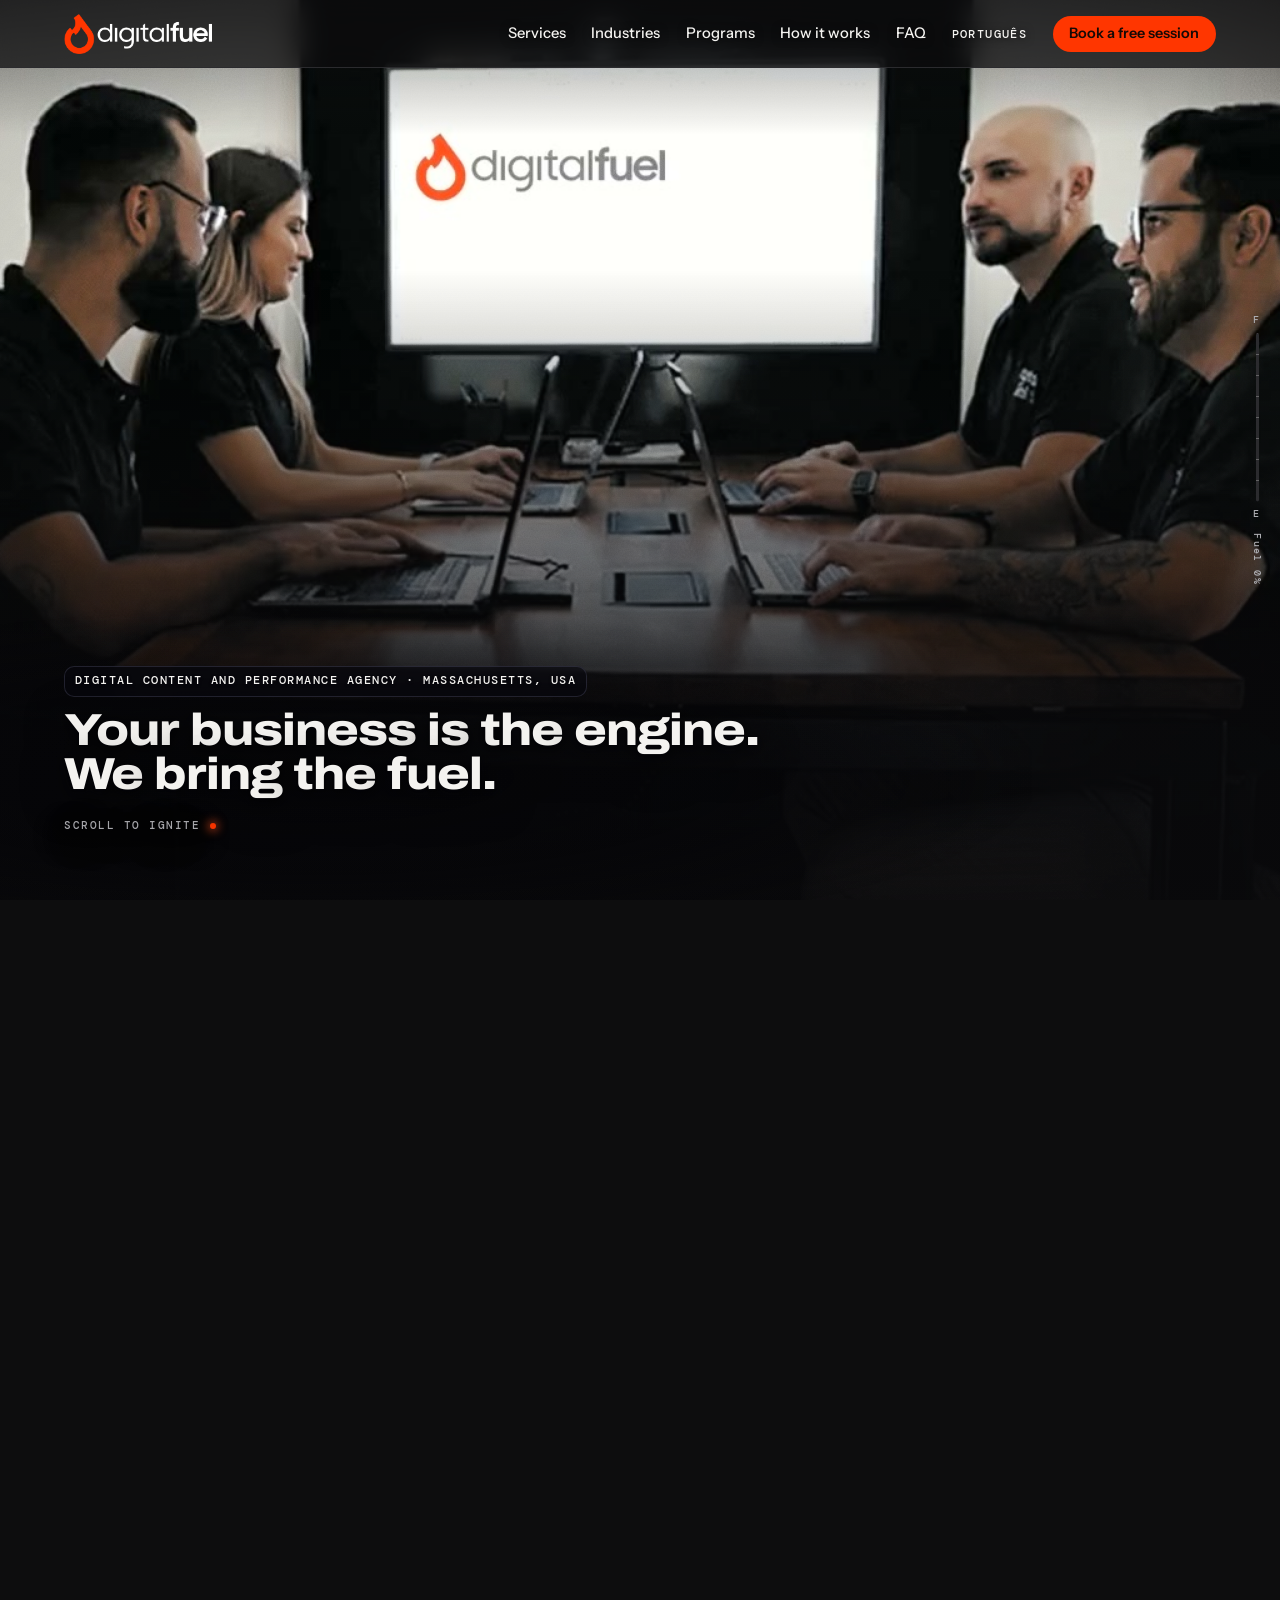
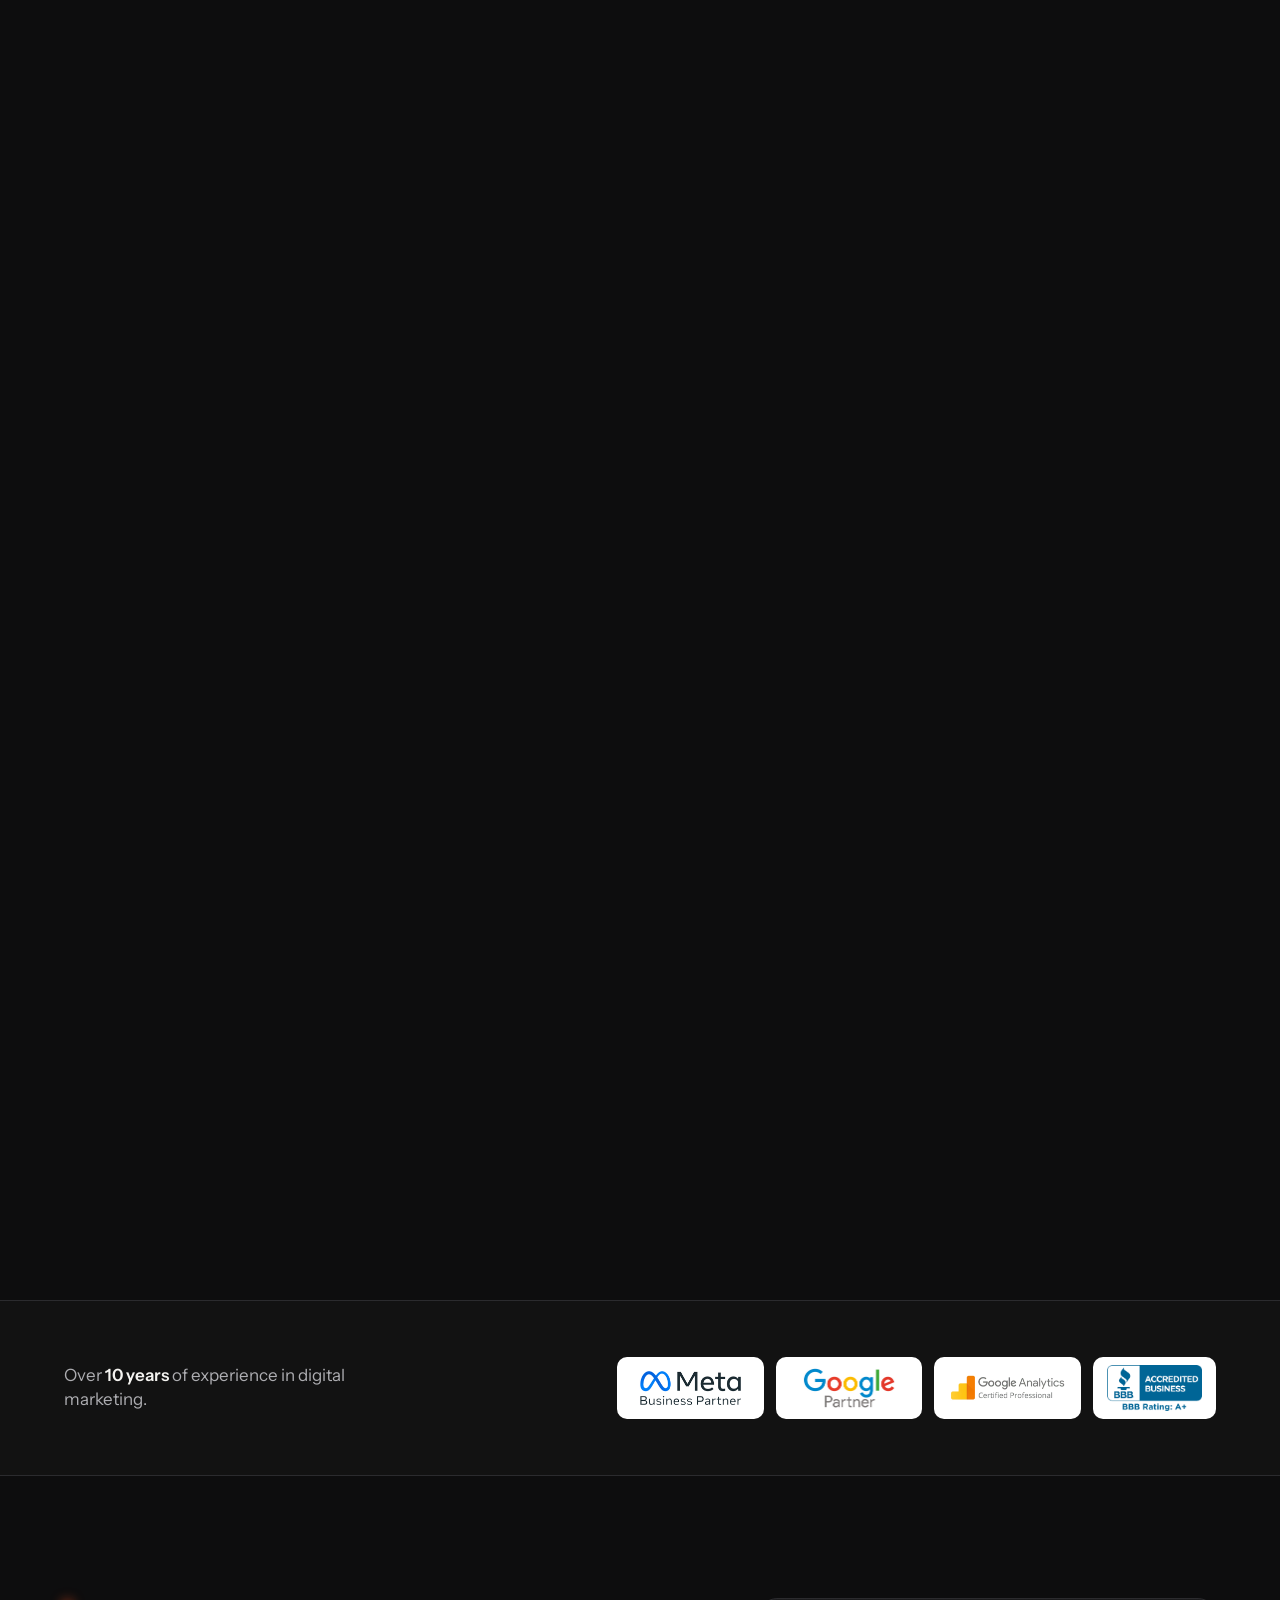
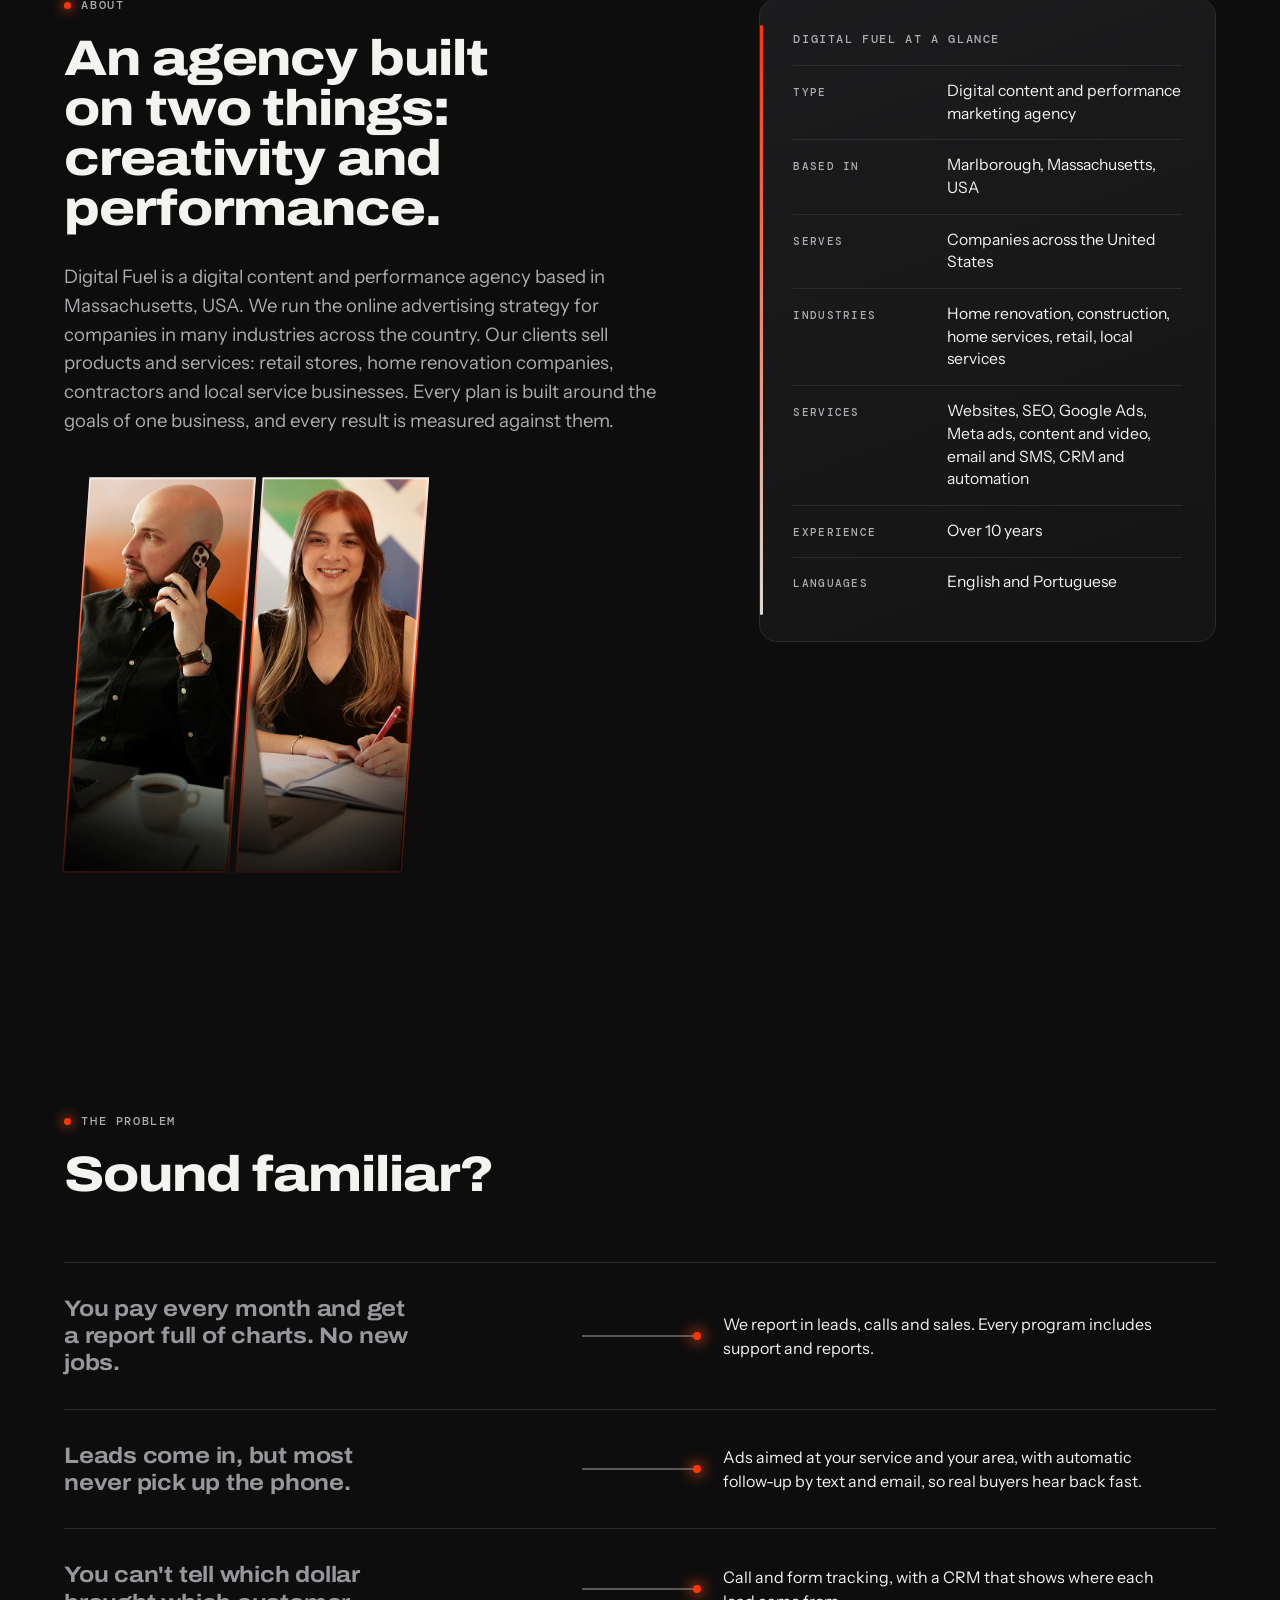
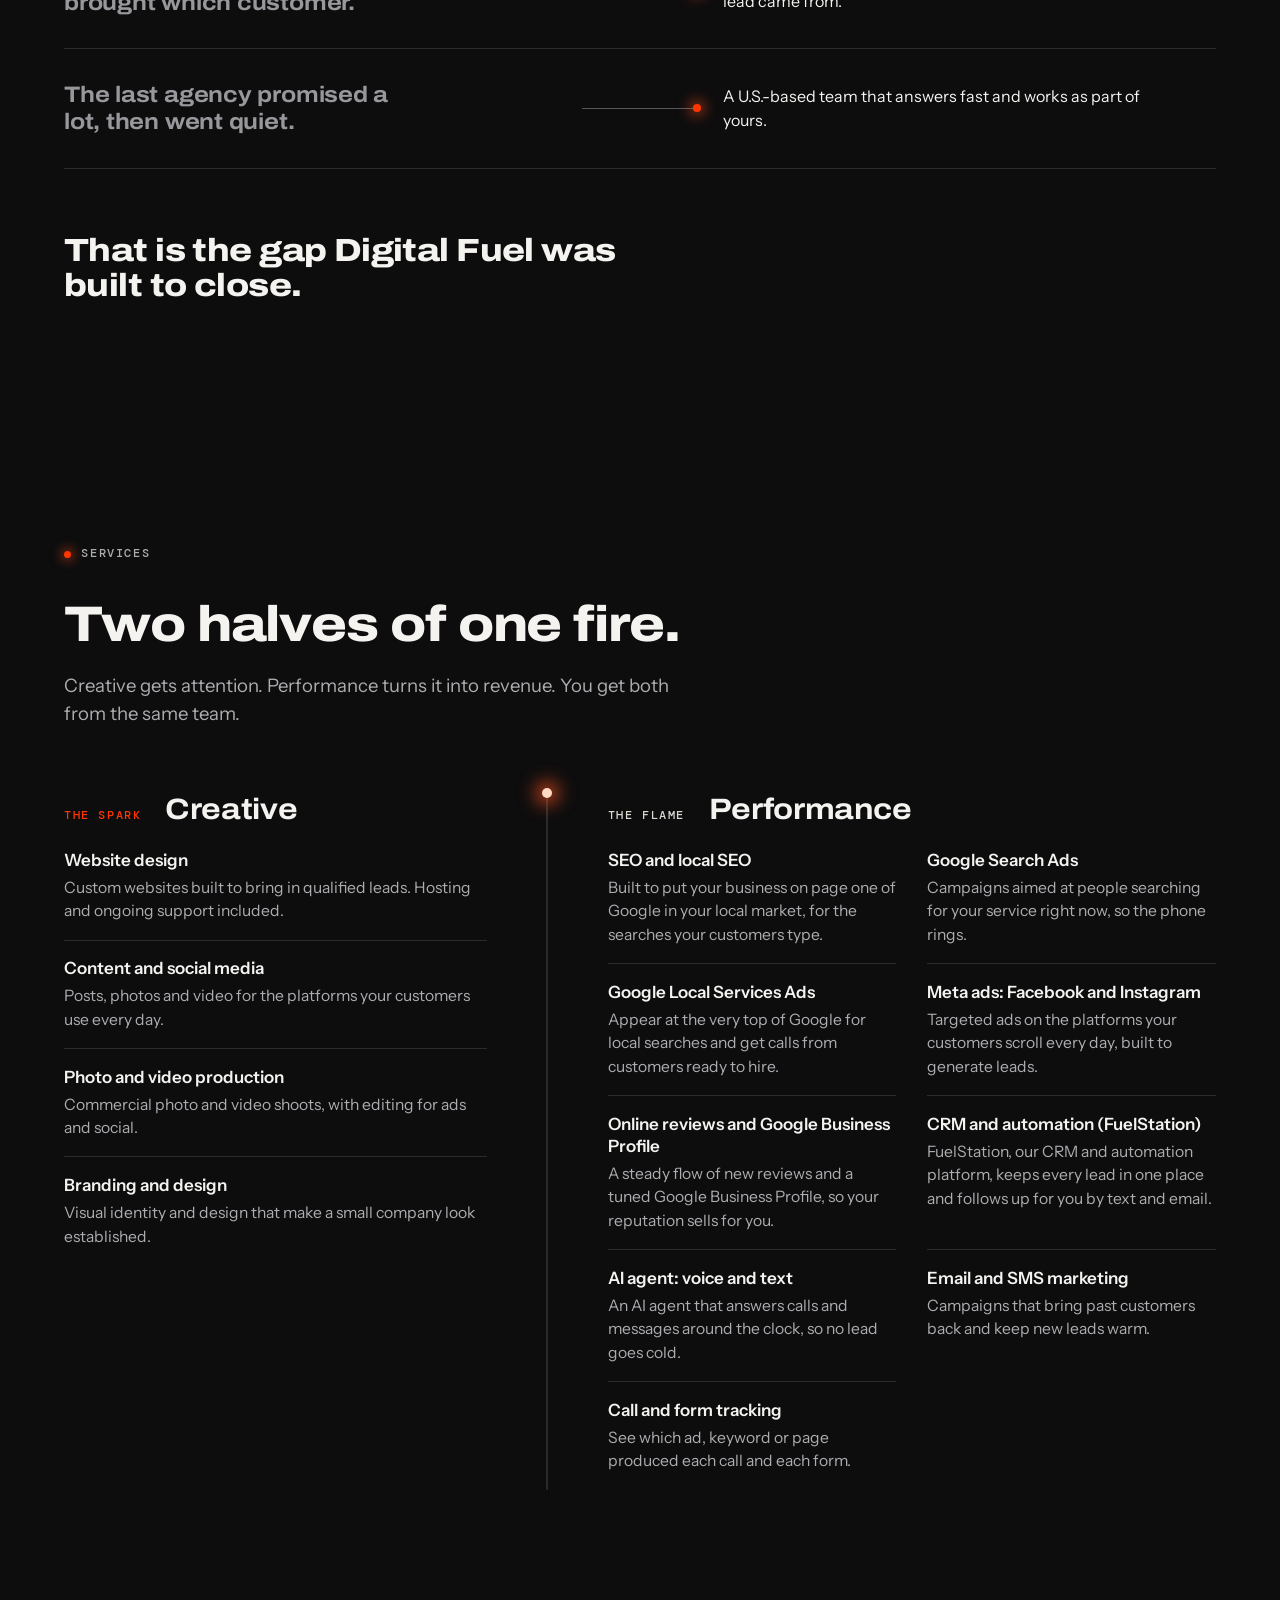
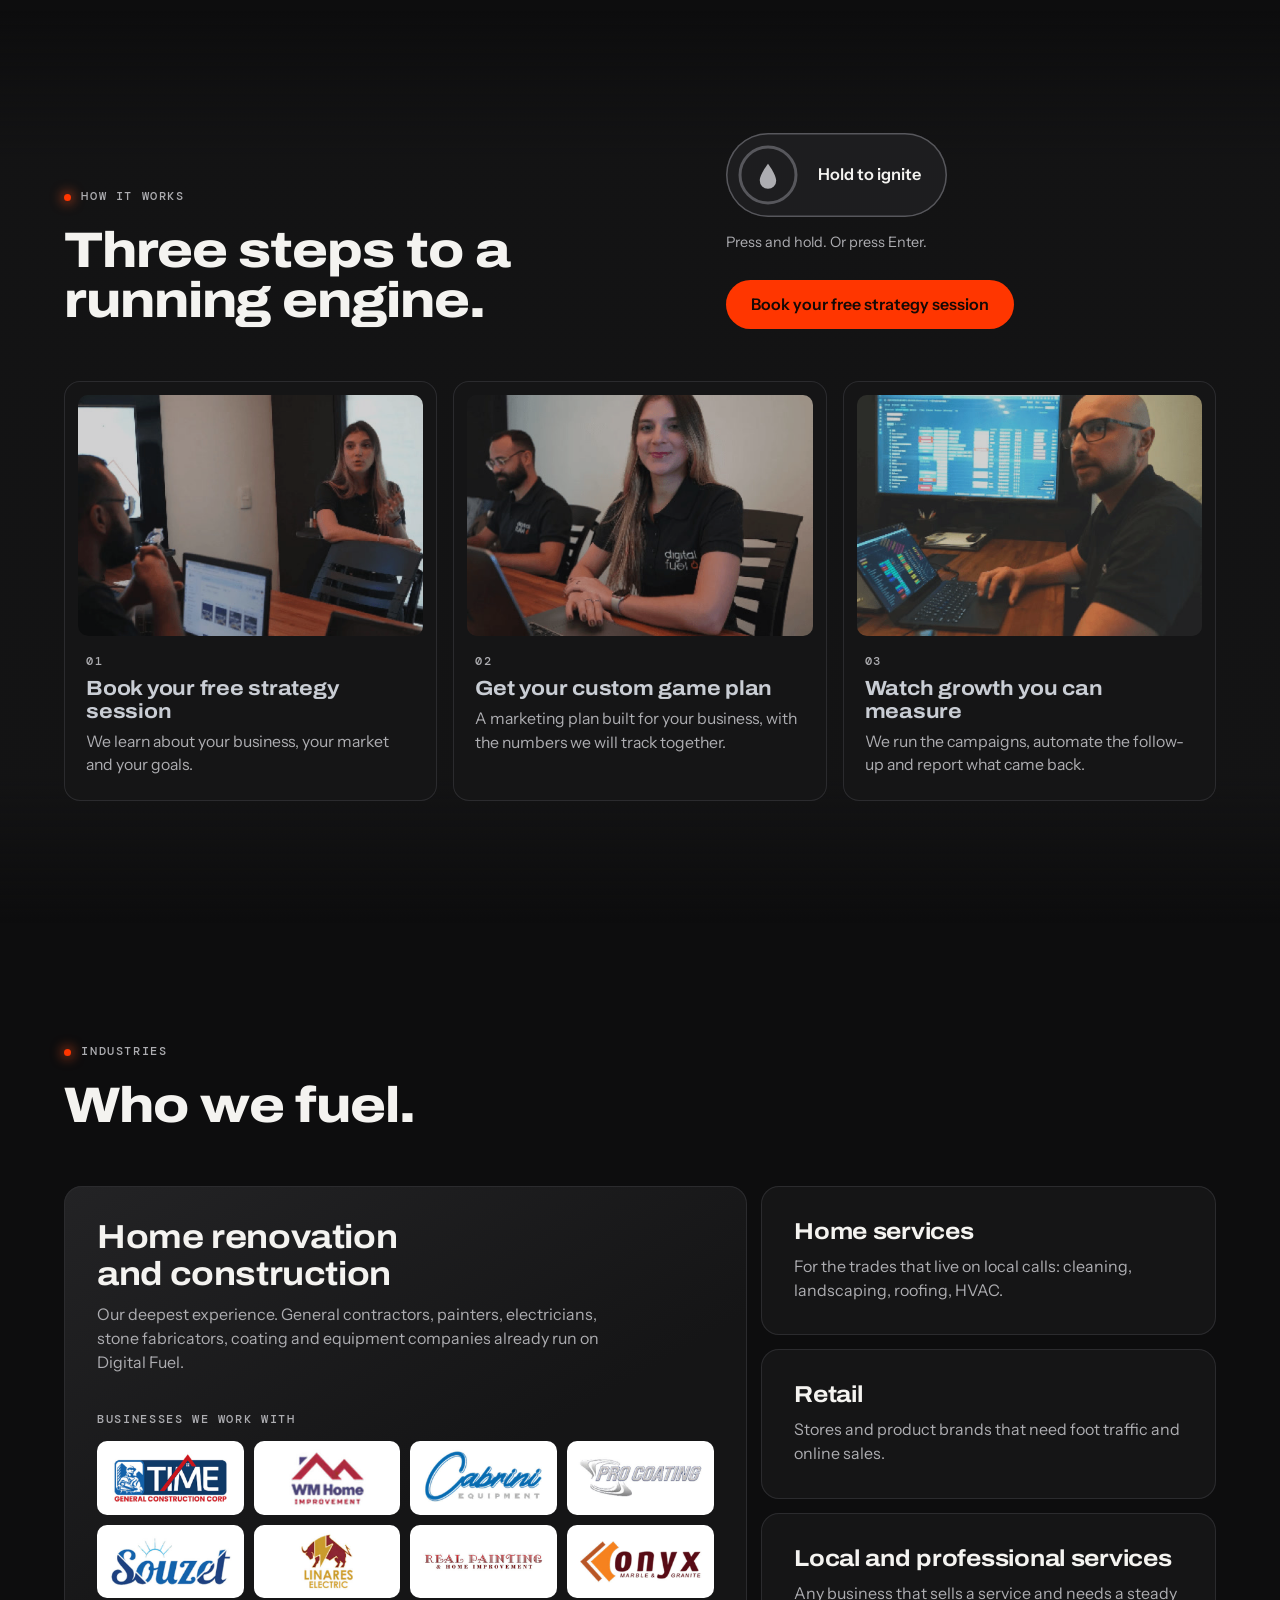
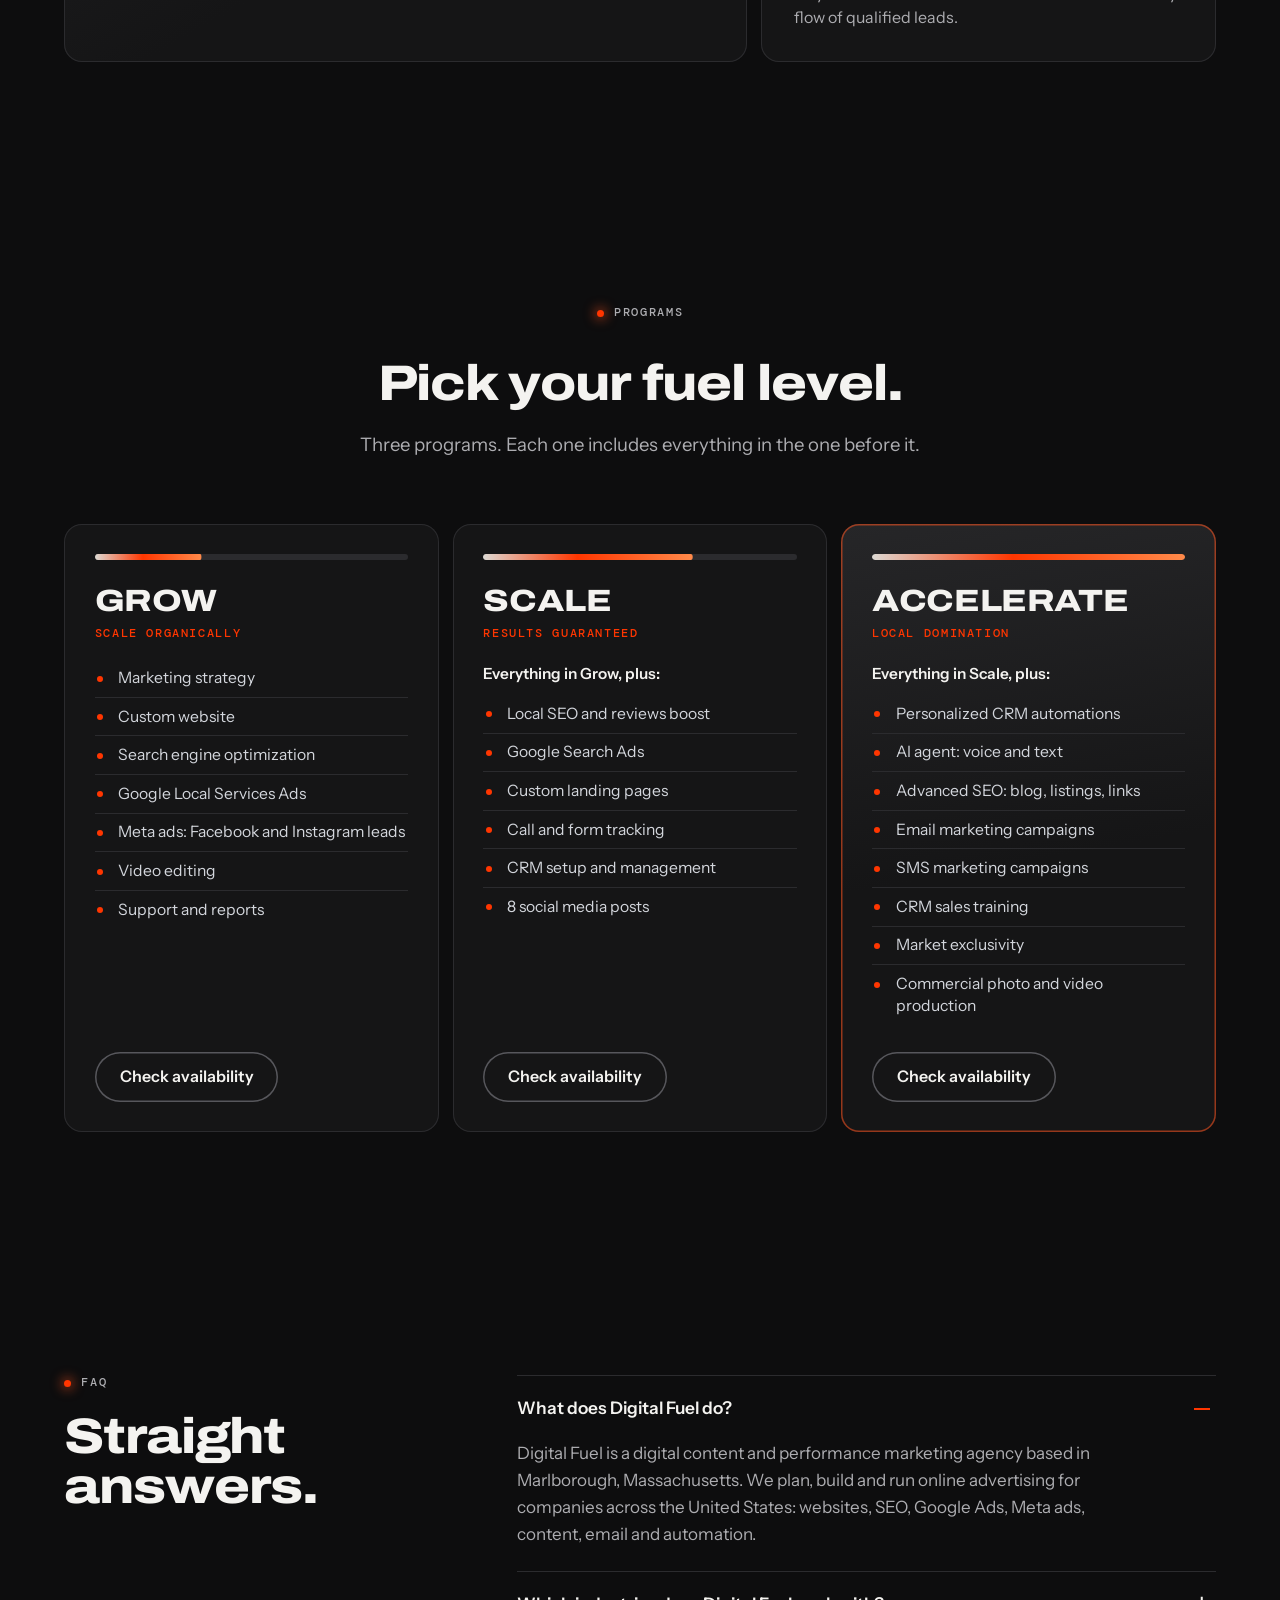
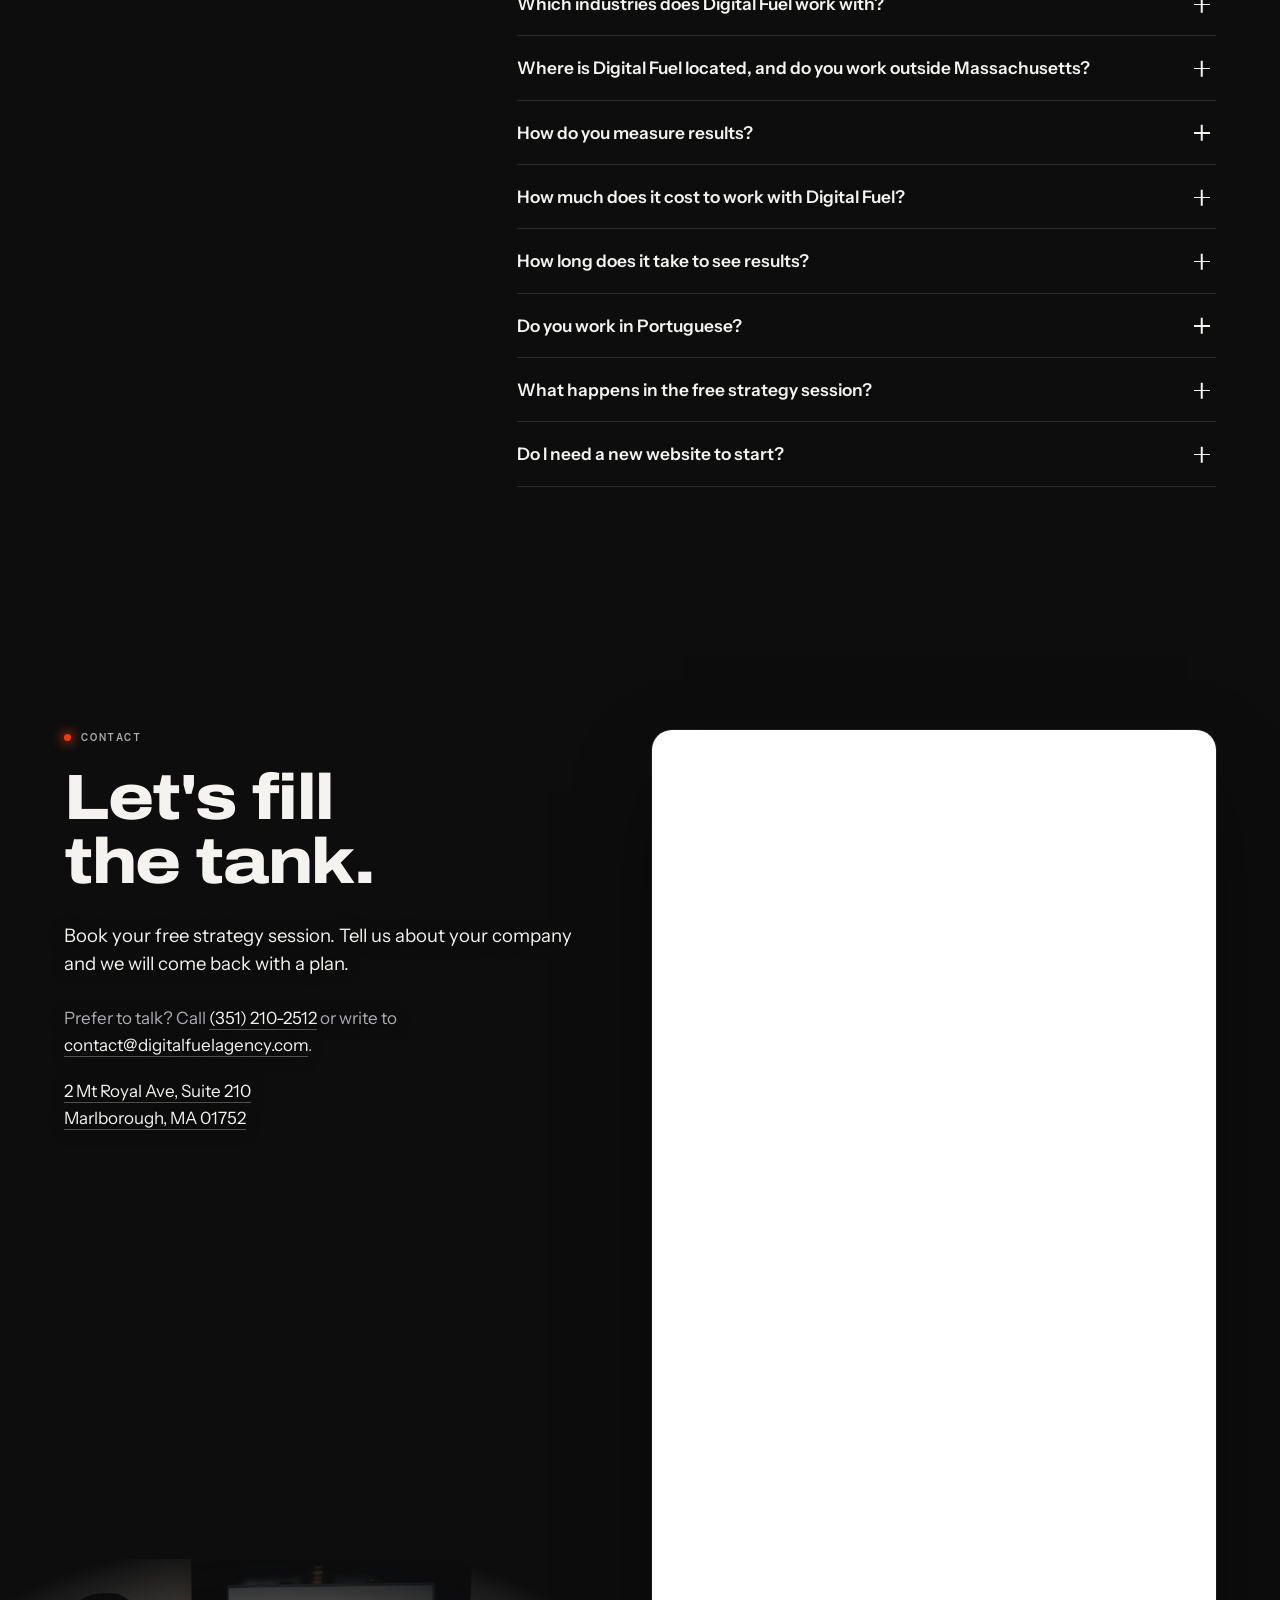
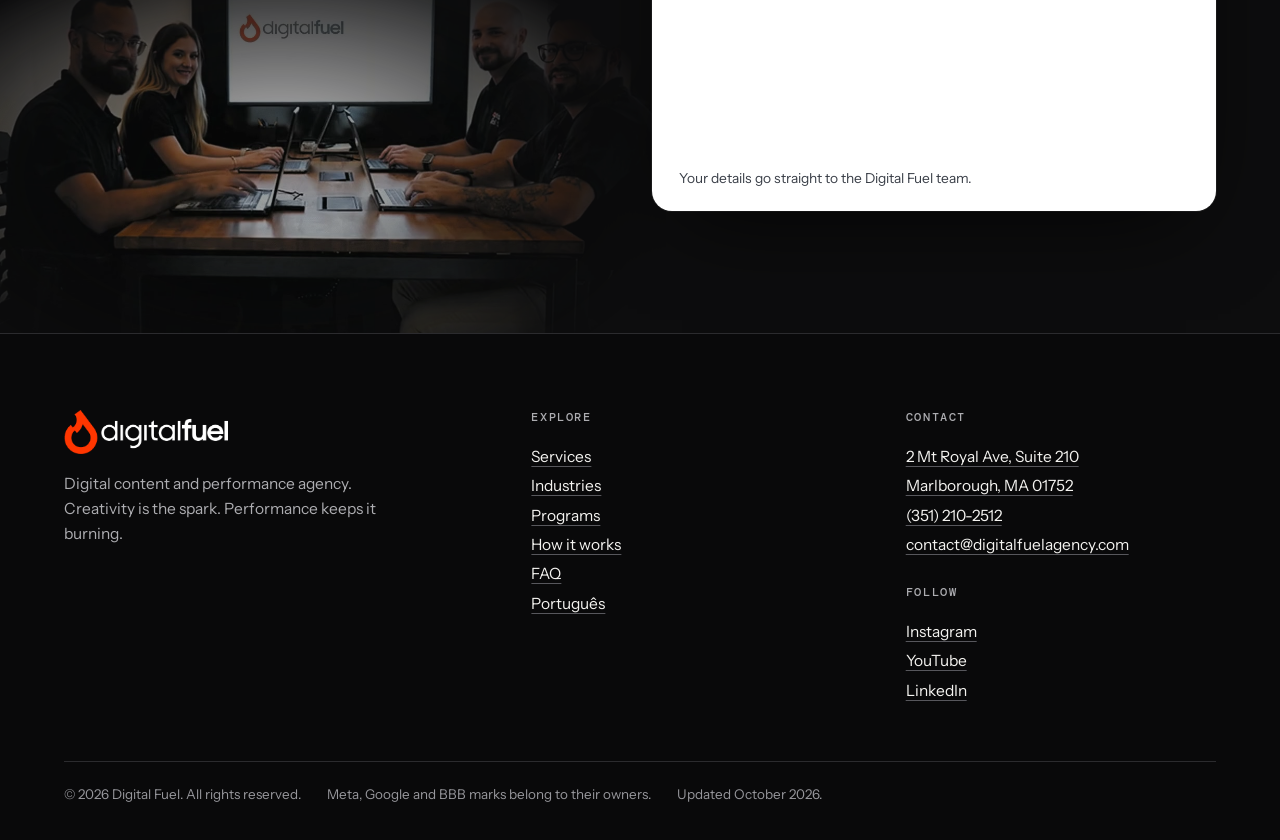
==== commit 576a13a5: "Fotos e vídeo do time em cores nas três versões O vídeo aprovado da versão 3 foi colorido sobre os q" ====
--- a/site/site-3/index.html
+++ b/site/site-3/index.html
@@ -108,7 +108,7 @@
         <p class="eyebrow mono">About</p>
         <h2>An agency built on two things: creativity and performance.</h2>
         <p class="lede">Digital Fuel is a digital content and performance agency based in Massachusetts, USA. We run the online advertising strategy for companies in many industries across the country. Our clients sell products and services: retail stores, home renovation companies, contractors and local service businesses. Every plan is built around the goals of one business, and every result is measured against them.</p>
-        <figure class="duo"><span class="portrait"><img src="../assets/team-call-bw.jpg" alt="A Digital Fuel team member on a phone call" width="497" height="1024" loading="lazy" decoding="async"></span><span class="portrait"><img src="../assets/team-plan-bw.jpg" alt="A Digital Fuel team member smiling and writing notes" width="497" height="1024" loading="lazy" decoding="async"></span></figure>
+        <figure class="duo"><span class="portrait"><img src="../assets/team-call.jpg" alt="A Digital Fuel team member on a phone call" width="497" height="1024" loading="lazy" decoding="async"></span><span class="portrait"><img src="../assets/team-plan.jpg" alt="A Digital Fuel team member smiling and writing notes" width="497" height="1024" loading="lazy" decoding="async"></span></figure>
       </div>
       <aside class="spec" aria-labelledby="spec-title" data-reveal>
         <h3 id="spec-title">Digital Fuel at a glance</h3>
--- a/site/assets/site3.css
+++ b/site/assets/site3.css
@@ -1,5 +1,5 @@
 /* Digital Fuel, version 3: the team on film. Loaded after site.css and only changes what differs.
-   A black and white documentary world, with the flame as the only colour on the page. */
+   A documentary world on neutral blacks: the film and the photographs carry the colour. */
 :root{
   --canvas:#0d0d0e;
   --panel:#151516;
